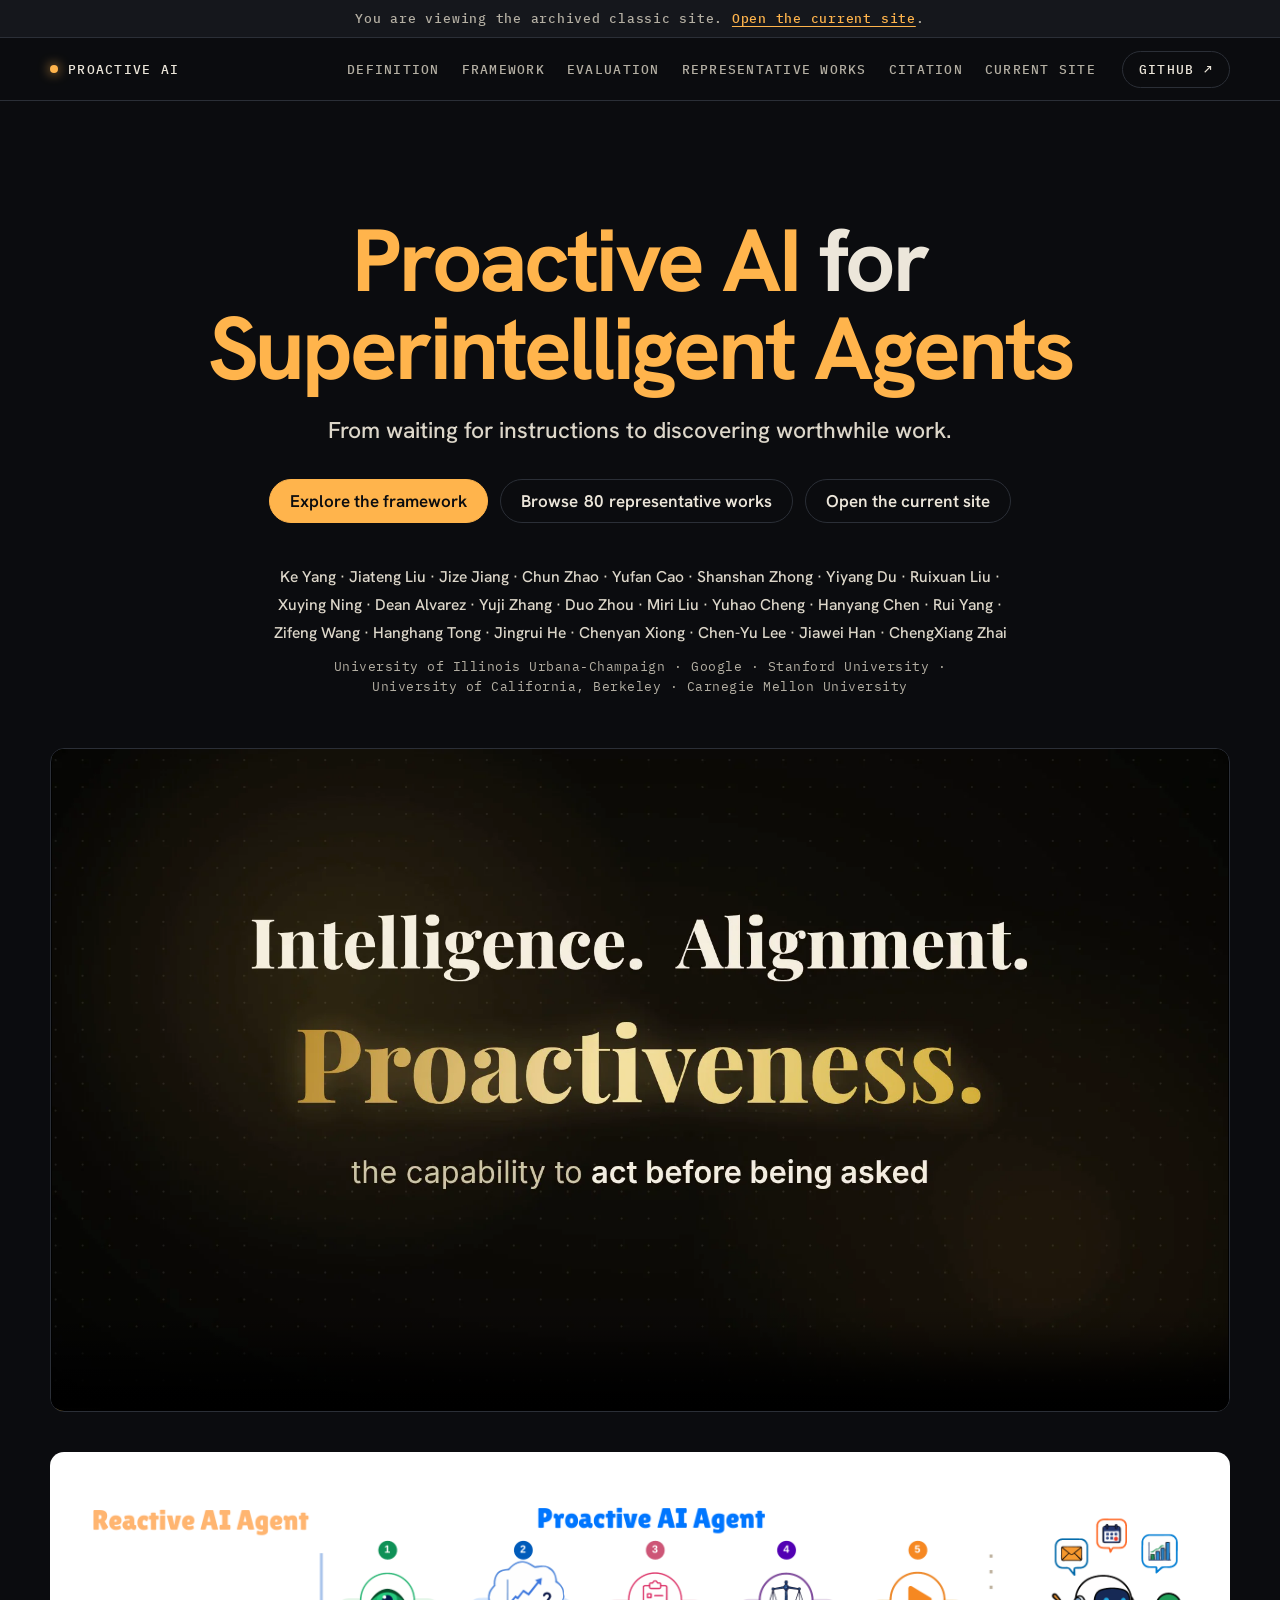
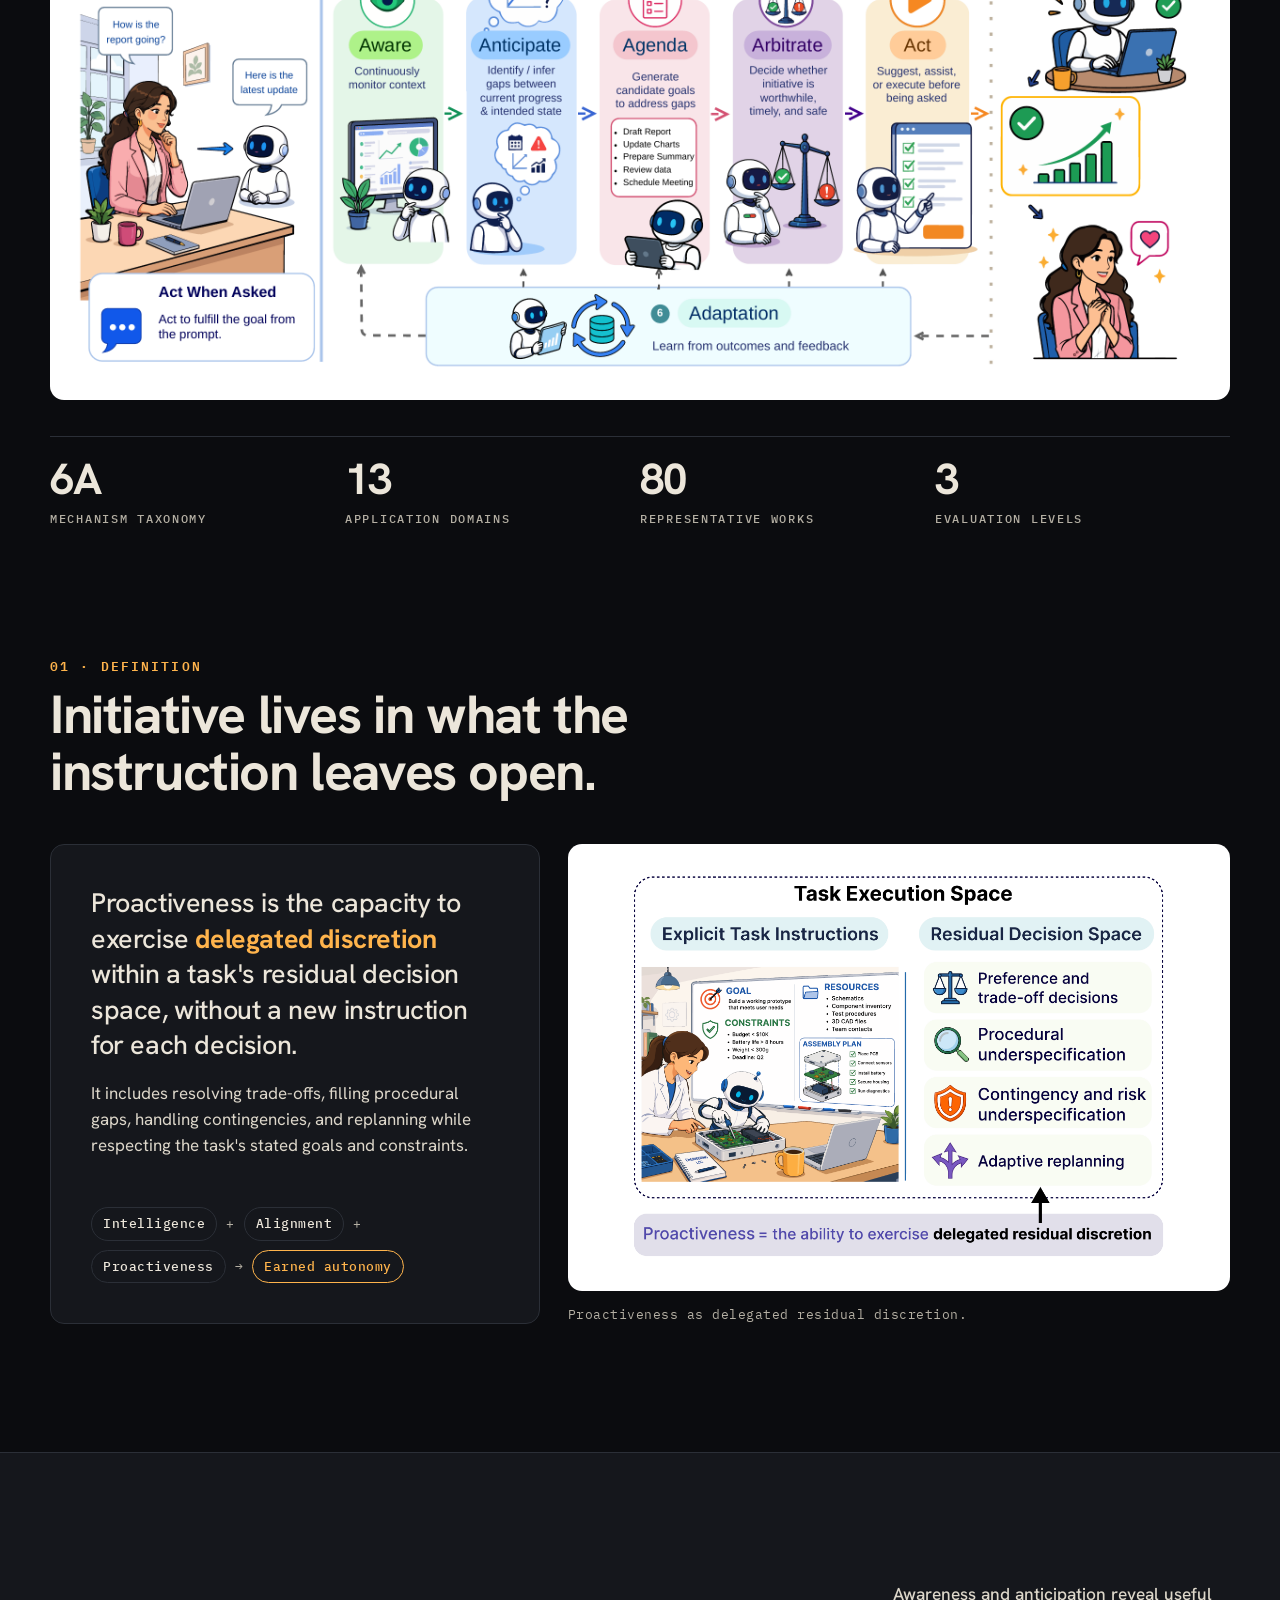
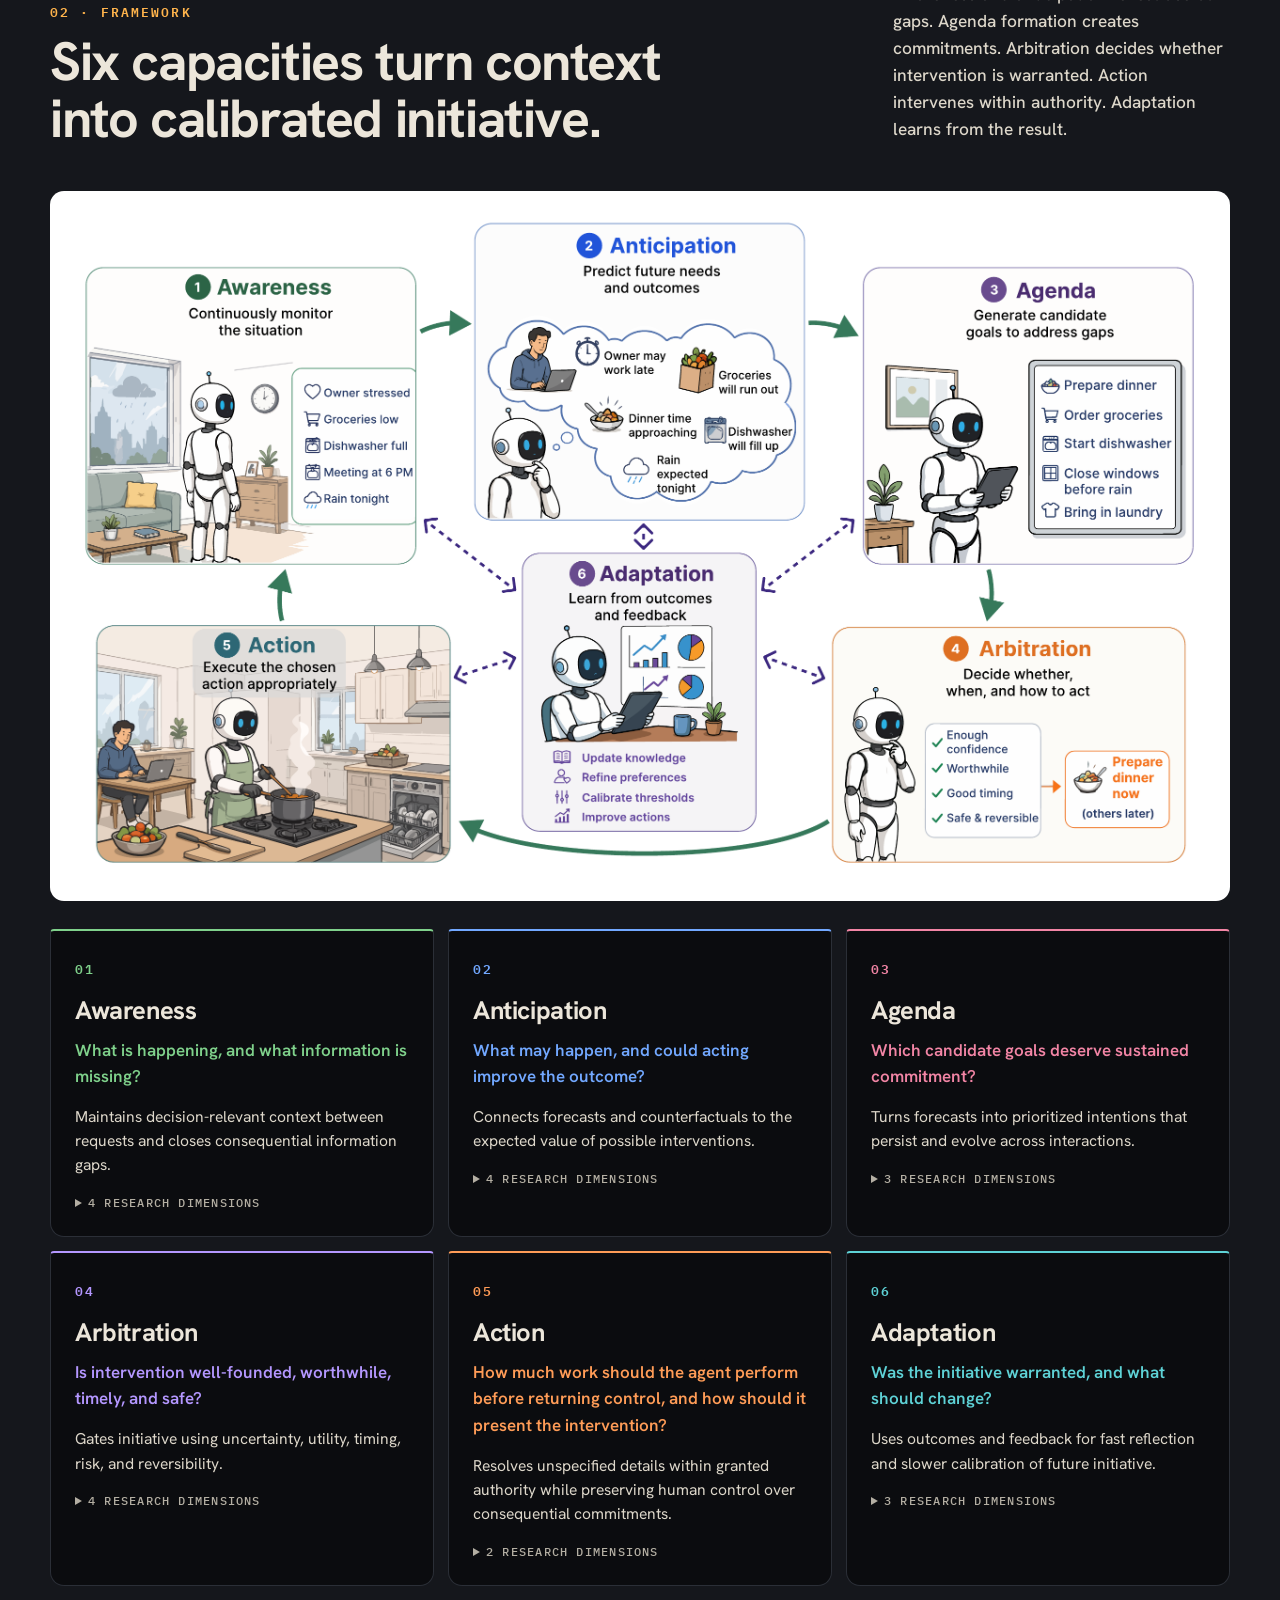
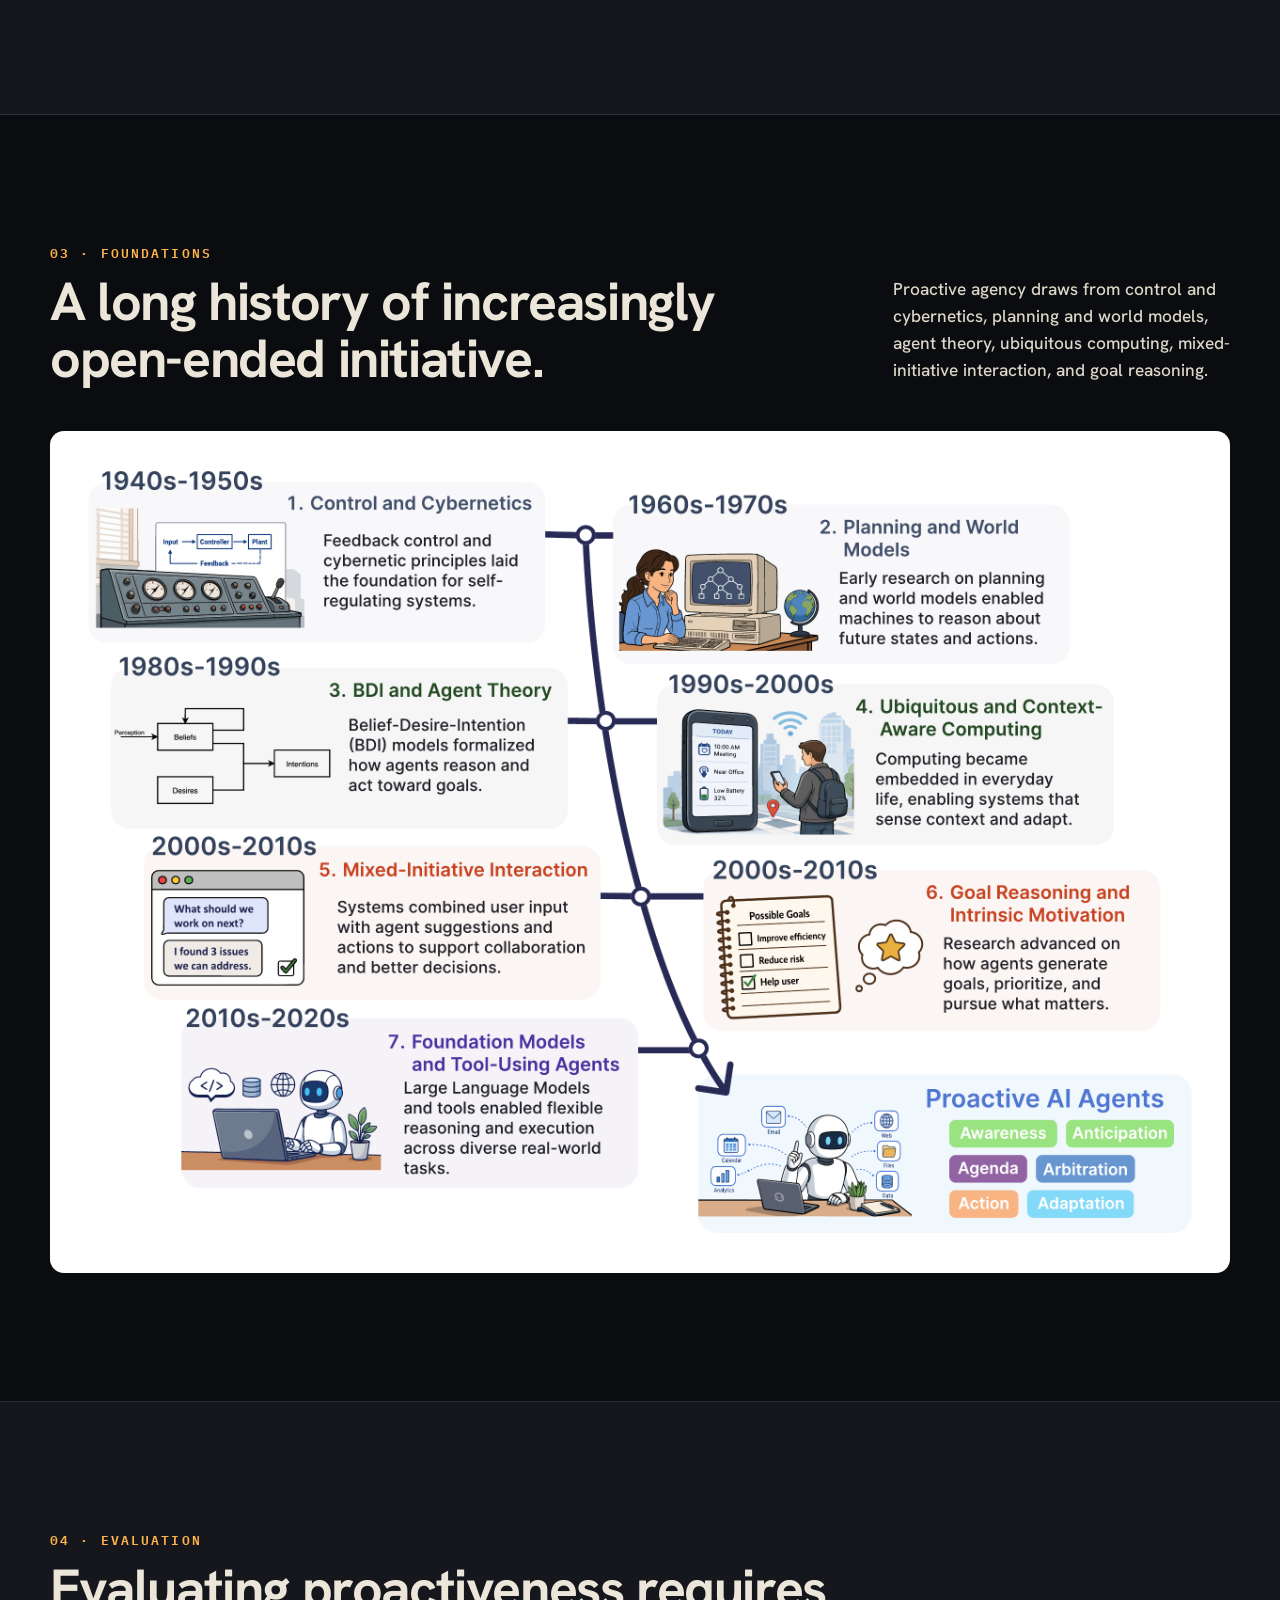
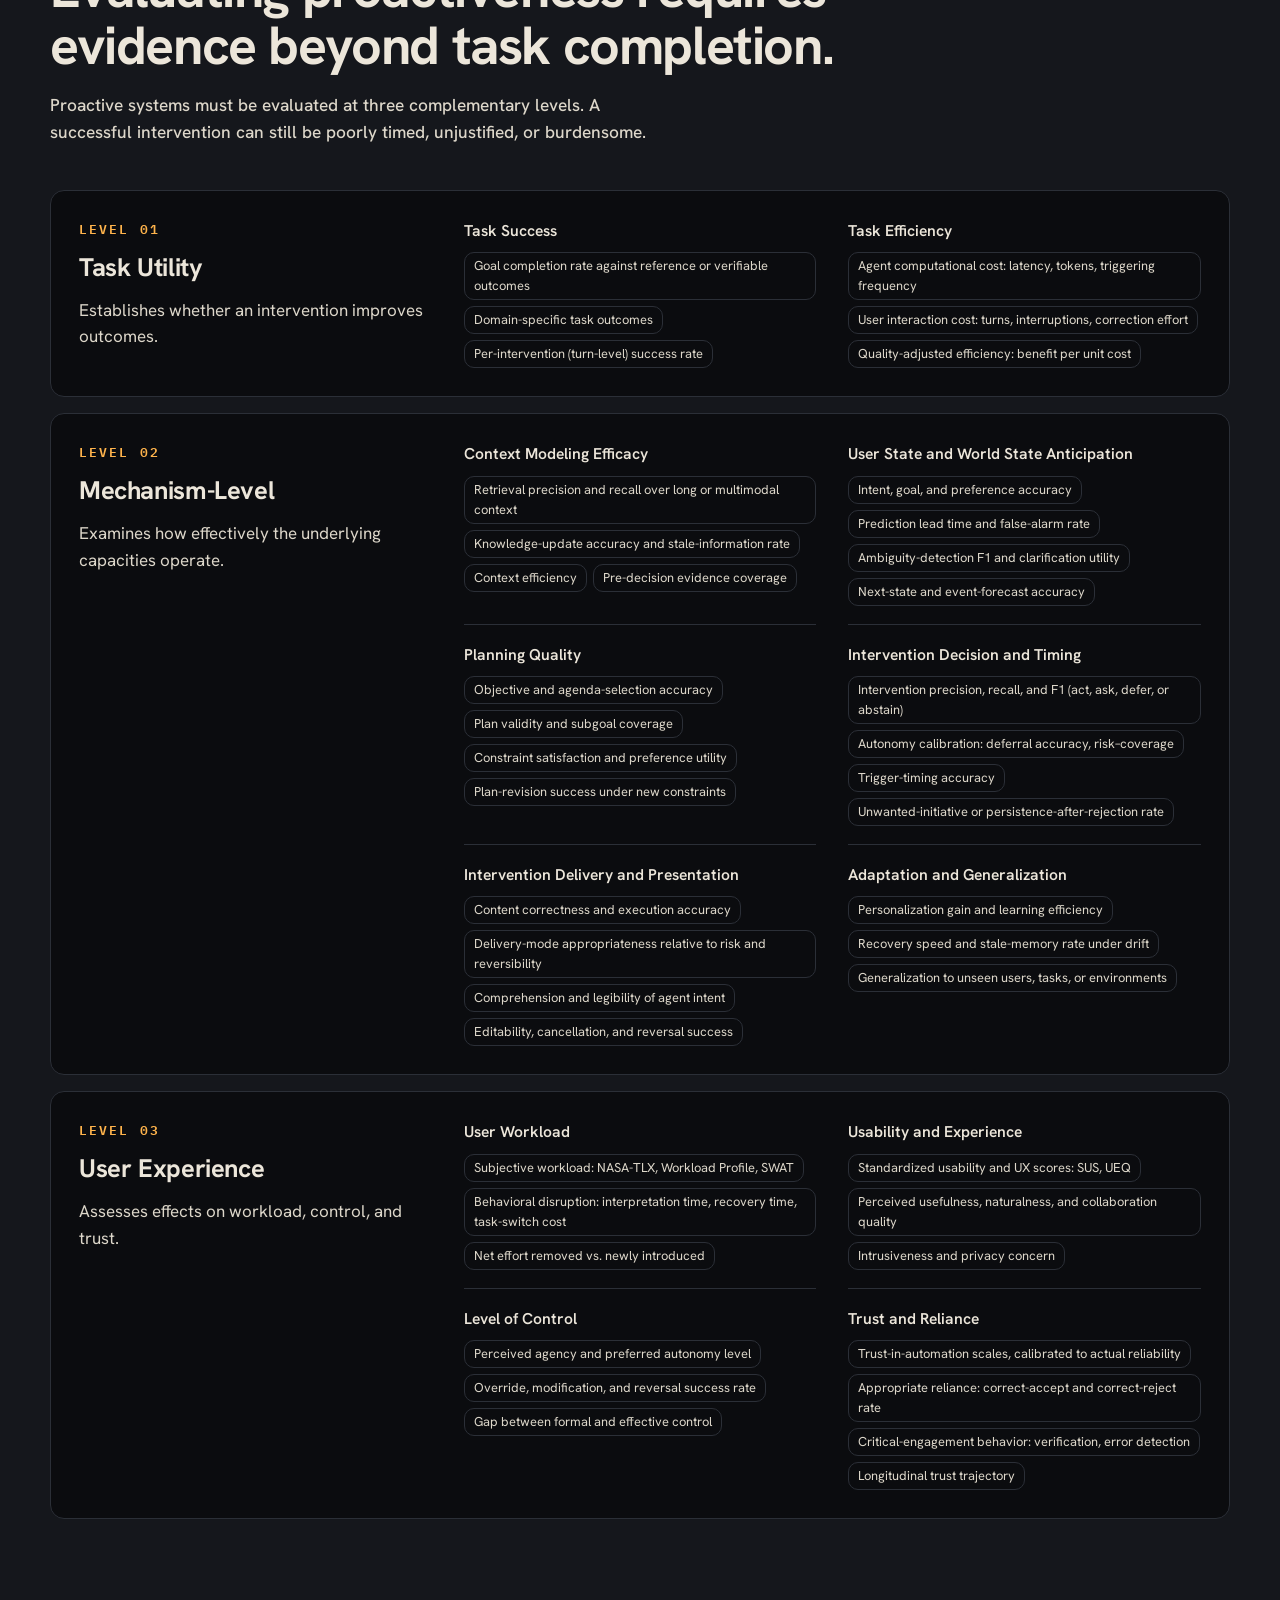
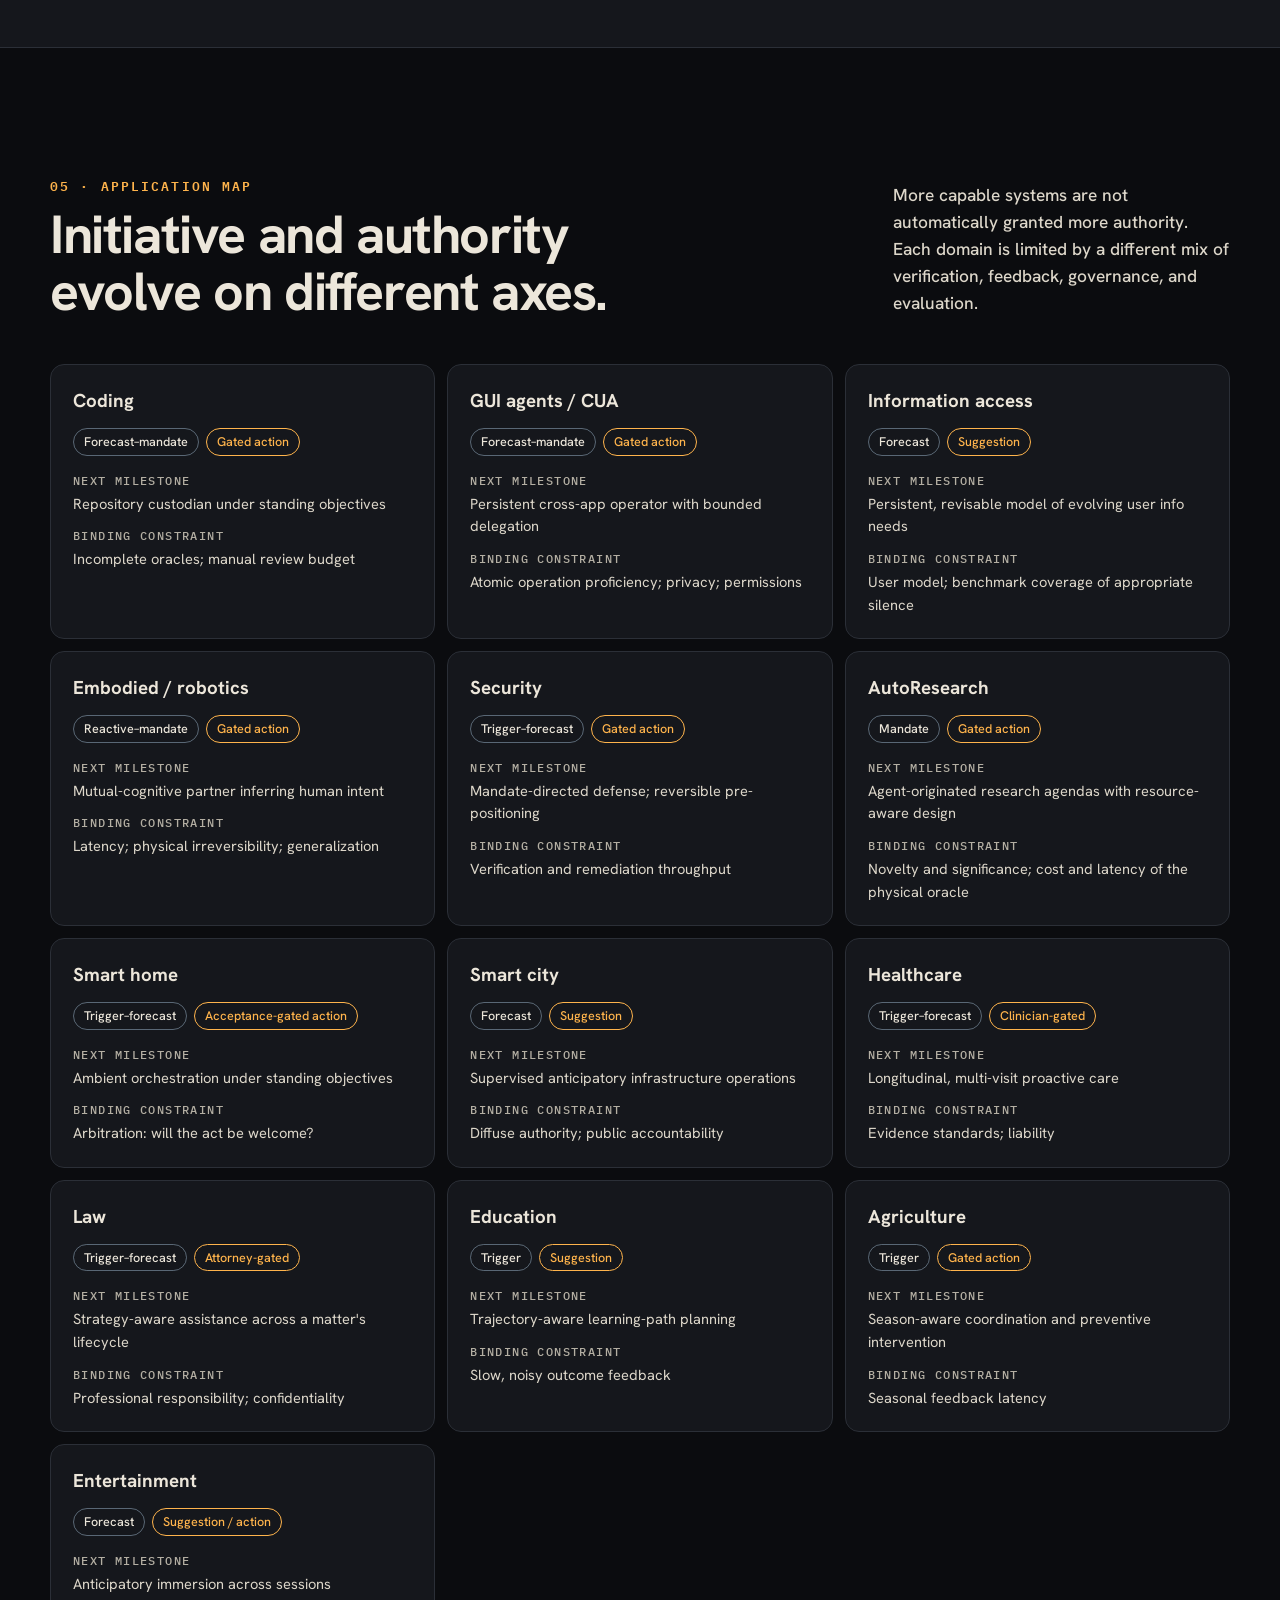
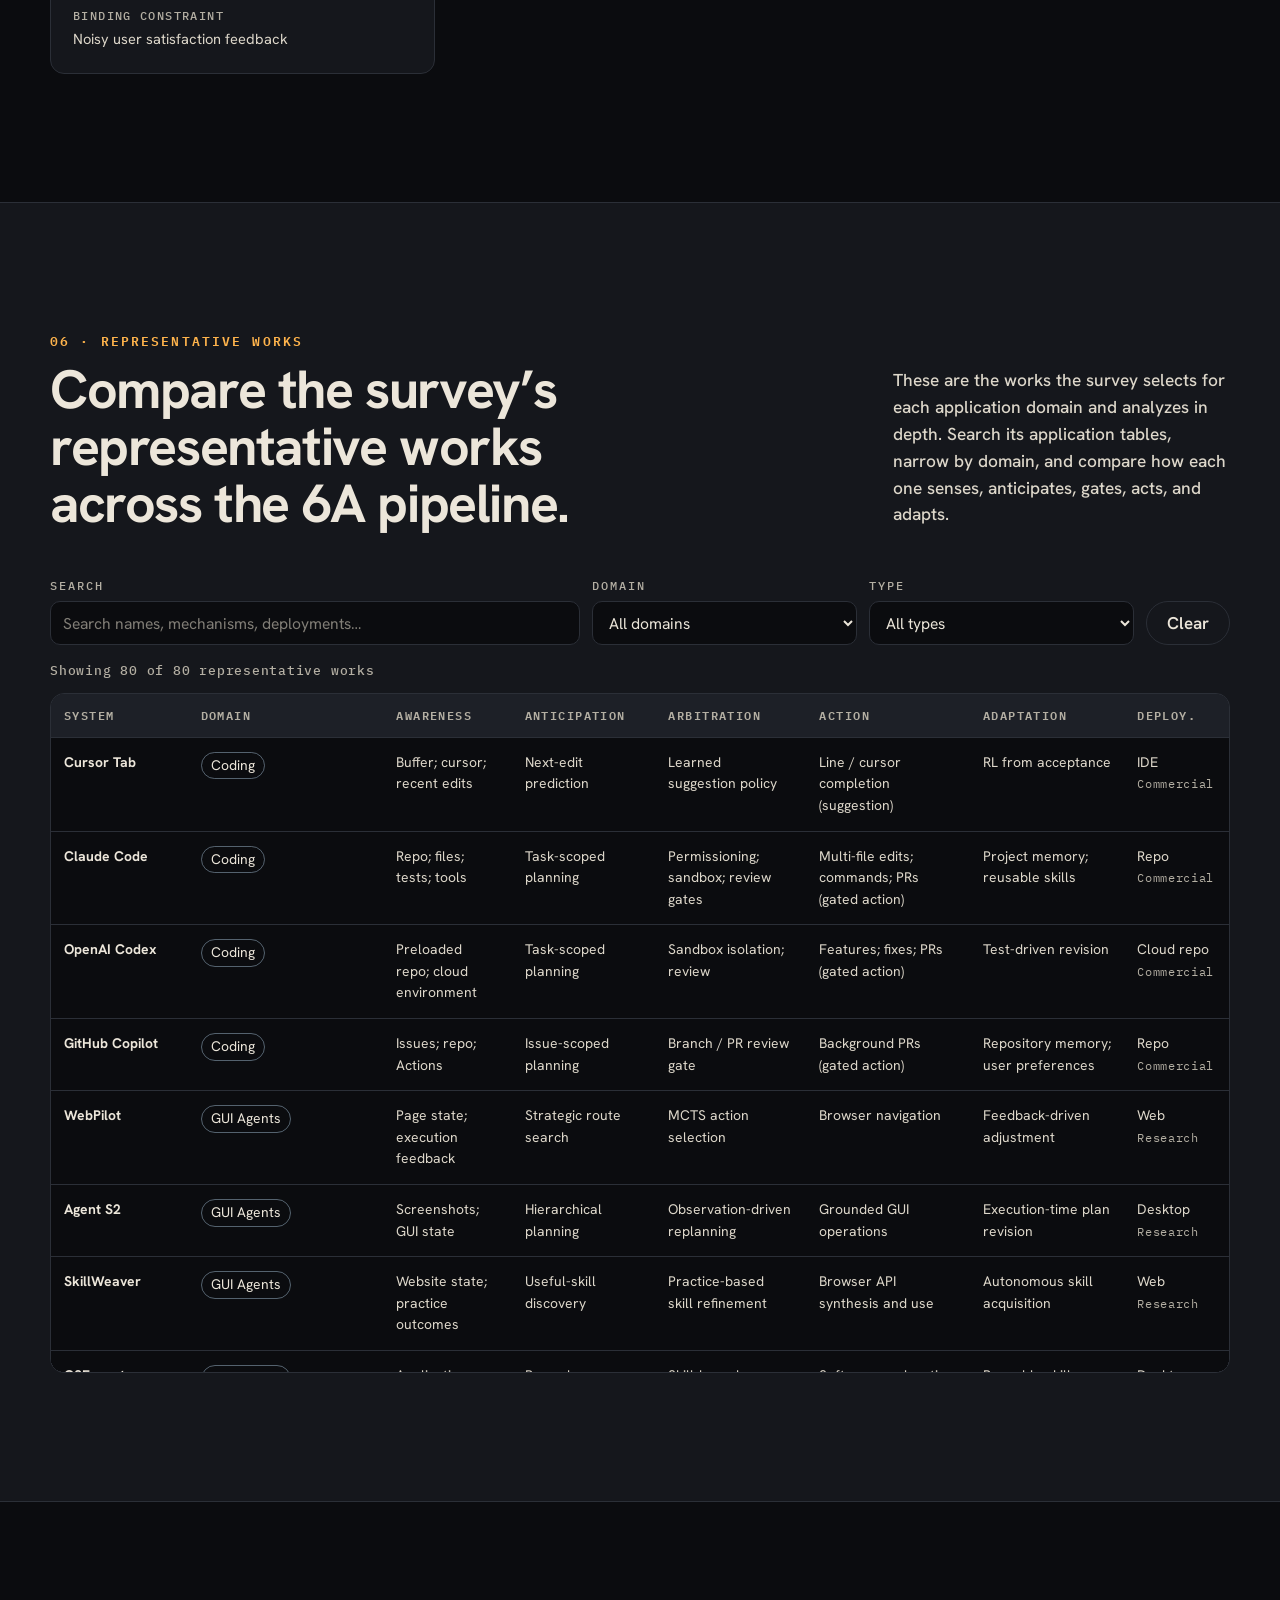
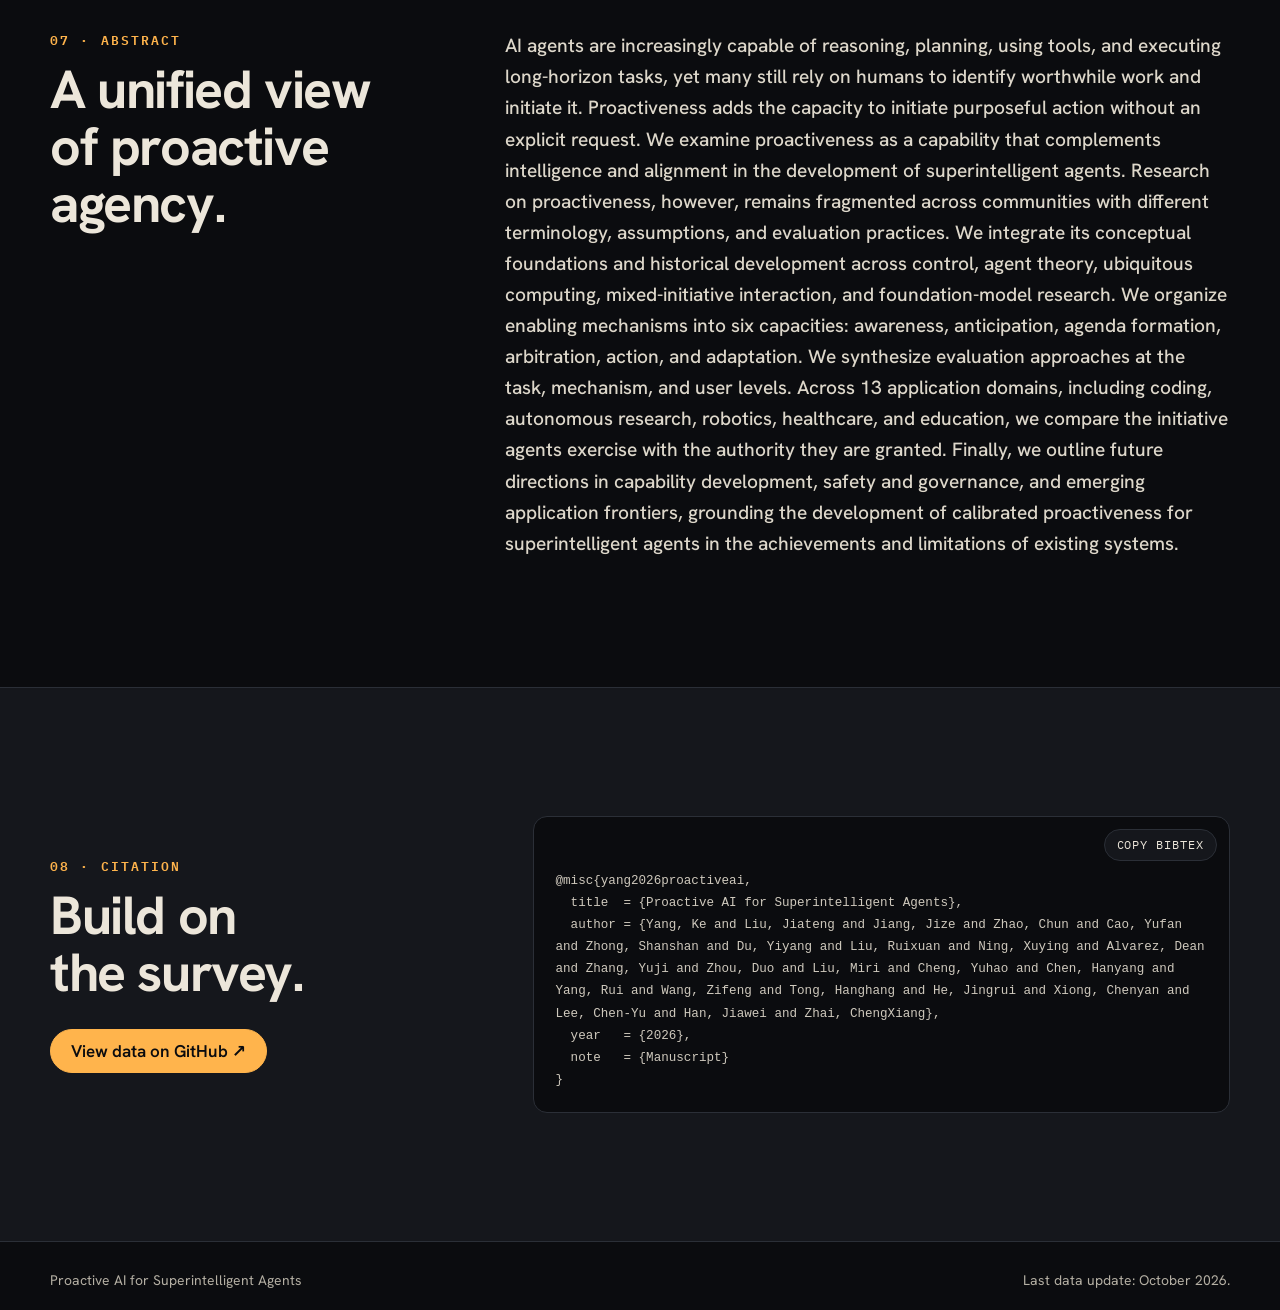
==== classic/index.html @ 6b8cb744 "Proactive AI for Superintelligent Agents: website, paper list and figures The survey's companion sit" ====
<!doctype html>
<html lang="en">
<head>
  <meta charset="utf-8">
  <meta name="viewport" content="width=device-width, initial-scale=1">
  <meta name="description" content="A survey of proactive AI agents: foundations, mechanisms, evaluation, and applications.">
  <meta name="theme-color" content="#0b0c0f">
  <title>Proactive AI · Classic View</title>
  <link rel="preconnect" href="https://fonts.googleapis.com">
  <link rel="preconnect" href="https://fonts.gstatic.com" crossorigin>
  <link rel="stylesheet" href="https://fonts.googleapis.com/css2?family=Hanken+Grotesk:wght@400;500;600;700&family=IBM+Plex+Mono:wght@400;500;600&display=swap">
  <link rel="stylesheet" href="css/styles.css?v=20261007j">
  <script defer src="js/app.js?v=20261007h"></script>
</head>
<body>
  <p class="archive-note">You are viewing the archived classic site. <a href="../">Open the current site</a>.</p>
  <div id="top-anchor" aria-hidden="true"></div>
  <a class="skip-link" href="#main">Skip to content</a>
  <header class="site-header">
    <nav class="nav shell" aria-label="Primary navigation">
      <a class="brand" href="#top-anchor" aria-label="Proactive AI home">
        <span class="brand-mark" aria-hidden="true"></span>
        <span>Proactive AI</span>
      </a>
      <button class="nav-toggle" aria-expanded="false" aria-controls="nav-links">Menu</button>
      <div class="nav-links" id="nav-links">
        <a href="#definition">Definition</a>
        <a href="#framework">Framework</a>
        <a href="#evaluation">Evaluation</a>
        <a href="#systems">Representative works</a>
        <a href="#citation">Citation</a>
        <a href="../">Current site</a>
      </div>
      <a class="nav-cta" data-link="github" href="https://github.com/EmpathYang/Proactive-AI-for-Superintelligent-Agents">GitHub ↗</a>
    </nav>
  </header>

  <main id="main">
    <section class="hero shell">
      <h1><em>Proactive AI</em> for<br><em>Superintelligent Agents</em></h1>
      <p class="hero-deck" data-field="tagline">From waiting for instructions to discovering worthwhile work.</p>
      <div class="hero-actions">
        <a class="button button-primary" href="#framework">Explore the framework</a>
        <a class="button button-ghost" href="#systems">Browse <span data-count="works">80</span> representative works</a>
        <a class="button button-ghost" href="../">Open the current site</a>
      </div>
      <div class="author-block">
        <p class="authors" id="authors">Loading authors…</p>
        <p class="affiliations" id="affiliations"></p>
      </div>
      <figure class="hero-video">
        <video controls playsinline preload="none" width="1920" height="1080" poster="../assets/video/proactive-ai-promo-poster.webp" aria-label="Video overview of the survey, 1 minute 36 seconds">
          <source src="../assets/video/proactive-ai-promo.mp4" type="video/mp4">
          <a href="../assets/video/proactive-ai-promo.mp4">Download the video overview (MP4)</a>
        </video>
      </figure>
      <figure class="hero-figure">
        <img src="../assets/figures/hero.webp" width="2400" height="1056" alt="Reactive agents wait for explicit requests; proactive agents use awareness, anticipation, agenda formation, arbitration, action, and adaptation.">
      </figure>
      <div class="stats" aria-label="Survey at a glance">
        <div><strong>6A</strong><span>mechanism taxonomy</span></div>
        <div><strong>13</strong><span>application domains</span></div>
        <div><strong data-count="works">80</strong><span>representative works</span></div>
        <div><strong>3</strong><span>evaluation levels</span></div>
      </div>
    </section>

    <section class="section shell" id="definition">
      <div class="section-heading">
        <p class="kicker">01 · Definition</p>
        <h2>Initiative lives in what the instruction leaves open.</h2>
      </div>
      <div class="definition-grid">
        <div class="prose-card">
          <p class="lead">Proactiveness is the capacity to exercise <strong>delegated discretion</strong> within a task's residual decision space, without a new instruction for each decision.</p>
          <p>It includes resolving trade-offs, filling procedural gaps, handling contingencies, and replanning while respecting the task's stated goals and constraints.</p>
          <div class="formula" aria-label="Conceptual relationship">
            <span>Intelligence</span><b>+</b><span>Alignment</span><b>+</b><span>Proactiveness</span><b>→</b><span>Earned autonomy</span>
          </div>
        </div>
        <figure class="figure-card">
          <img src="../assets/figures/delegated-discretion.webp" width="2400" height="1552" loading="lazy" decoding="async" alt="A task execution space divided into explicit task instructions and a residual decision space: preference and trade-off decisions, procedural underspecification, contingency and risk underspecification, and adaptive replanning.">
          <figcaption>Proactiveness as delegated residual discretion.</figcaption>
        </figure>
      </div>
    </section>

    <section class="section framework-section" id="framework">
      <div class="shell">
        <div class="section-heading split-heading">
          <div>
            <p class="kicker">02 · Framework</p>
            <h2>Six capacities turn context into calibrated initiative.</h2>
          </div>
          <p>Awareness and anticipation reveal useful gaps. Agenda formation creates commitments. Arbitration decides whether intervention is warranted. Action intervenes within authority. Adaptation learns from the result.</p>
        </div>
        <figure class="framework-figure">
          <img src="../assets/figures/six-capacities.webp" width="2400" height="1401" loading="lazy" decoding="async" alt="Awareness, anticipation, agenda, arbitration, and action form a cycle; adaptation sits at the center and feeds back into each of them.">
        </figure>
        <div class="capacity-grid" id="capacity-grid" aria-live="polite"></div>
      </div>
    </section>

    <section class="section shell" id="history">
      <div class="section-heading split-heading">
        <div>
          <p class="kicker">03 · Foundations</p>
          <h2>A long history of increasingly open-ended initiative.</h2>
        </div>
        <p>Proactive agency draws from control and cybernetics, planning and world models, agent theory, ubiquitous computing, mixed-initiative interaction, and goal reasoning.</p>
      </div>
      <figure class="wide-figure">
        <img src="../assets/figures/historical-foundations.webp" width="2400" height="1680" loading="lazy" decoding="async" alt="Timeline of historical foundations from control and cybernetics to proactive foundation-model agents.">
      </figure>
    </section>

    <section class="section evaluation-section" id="evaluation">
      <div class="shell">
        <div class="section-heading">
          <p class="kicker">04 · Evaluation</p>
          <h2>Evaluating proactiveness requires evidence beyond task completion.</h2>
          <p class="section-intro">Proactive systems must be evaluated at three complementary levels. A successful intervention can still be poorly timed, unjustified, or burdensome.</p>
        </div>
        <div class="evaluation-grid" id="evaluation-grid"></div>
      </div>
    </section>

    <section class="section shell" id="maturity">
      <div class="section-heading split-heading">
        <div>
          <p class="kicker">05 · Application map</p>
          <h2>Initiative and authority evolve on different axes.</h2>
        </div>
        <p>More capable systems are not automatically granted more authority. Each domain is limited by a different mix of verification, feedback, governance, and evaluation.</p>
      </div>
      <div class="maturity-grid" id="maturity-grid"></div>
    </section>

    <section class="section systems-section" id="systems">
      <div class="shell">
        <div class="section-heading split-heading">
          <div>
            <p class="kicker">06 · Representative works</p>
            <h2>Compare the survey’s representative works across the 6A pipeline.</h2>
          </div>
          <p>These are the works the survey selects for each application domain and analyzes in depth. Search its application tables, narrow by domain, and compare how each one senses, anticipates, gates, acts, and adapts.</p>
        </div>
        <div class="explorer-controls">
          <label class="search-field">
            <span>Search</span>
            <input id="system-search" type="search" placeholder="Search names, mechanisms, deployments…" autocomplete="off">
          </label>
          <label class="select-field">
            <span>Domain</span>
            <select id="domain-filter"><option value="">All domains</option></select>
          </label>
          <label class="select-field">
            <span>Type</span>
            <select id="type-filter">
              <option value="">All types</option>
              <option value="Research">Research</option>
              <option value="Commercial">Commercial</option>
            </select>
          </label>
          <button class="button button-ghost clear-button" id="clear-filters" type="button">Clear</button>
        </div>
        <p class="result-count" id="result-count" aria-live="polite"></p>
        <div class="table-wrap" tabindex="0" aria-label="Scrollable table of representative works">
          <table>
            <thead>
              <tr>
                <th>System</th><th>Domain</th><th>Awareness</th><th>Anticipation</th><th>Arbitration</th><th>Action</th><th>Adaptation</th><th>Deploy.</th>
              </tr>
            </thead>
            <tbody id="systems-body"></tbody>
          </table>
        </div>
      </div>
    </section>

    <section class="section shell abstract-section" id="abstract">
      <div class="section-heading"><p class="kicker">07 · Abstract</p><h2>A unified view of proactive agency.</h2></div>
      <p class="abstract-copy" data-field="abstract"></p>
    </section>

    <section class="section citation-section" id="citation">
      <div class="shell citation-grid">
        <div>
          <p class="kicker">08 · Citation</p>
          <h2>Build on the survey.</h2>
          <a class="button button-primary" data-link="github" href="https://github.com/EmpathYang/Proactive-AI-for-Superintelligent-Agents">View data on GitHub ↗</a>
        </div>
        <div class="citation-box">
          <button id="copy-citation" type="button">Copy BibTeX</button>
          <pre><code id="citation-code">Loading citation…</code></pre>
        </div>
      </div>
    </section>
  </main>

  <footer class="footer">
    <div class="shell footer-inner">
      <p>Proactive AI for Superintelligent Agents</p>
      <p>Last data update: <span id="last-updated">October 2026</span>.</p>
    </div>
  </footer>
</body>
</html>
---- classic/css/styles.css ----
/* The classic page in the film's colors and type: near-black, warm white, one gold accent.
   The survey's figures are drawn on white, so each sits on a white plate. */
:root {
  --night: #0b0c0f;
  --night-2: #15171c;
  --night-3: #1d2027;
  --rule: #2b2f37;
  --fg: #ece6da;
  --soft: #ddd7ca;
  --mute: #b4afa3;
  --spark: #ffb44c;
  --cold: #93a9bd;
  /* the six capacities, matched to the survey's figures */
  --aw: #7fd18b;
  --an: #72a8ff;
  --ag: #f285a5;
  --ar: #b497ff;
  --ac: #ff9c57;
  --ad: #5ed2d6;
  --body: "Hanken Grotesk", ui-sans-serif, system-ui, -apple-system, "Segoe UI", sans-serif;
  --mono: "IBM Plex Mono", ui-monospace, SFMono-Regular, Menlo, monospace;
  --radius: 14px;
  color-scheme: dark;
}

* { box-sizing: border-box; }
html { font-size: 106.25%; scroll-behavior: smooth; }
body { margin: 0; color: var(--fg); background: var(--night); font-family: var(--body); line-height: 1.55; -webkit-font-smoothing: antialiased; }
img { display: block; max-width: 100%; height: auto; }
a { color: inherit; }
button, input, select { font: inherit; color: inherit; }
:focus-visible { outline: 2px solid var(--spark); outline-offset: 3px; }
::selection { background: rgba(255, 180, 76, .32); }
.shell { width: min(1180px, calc(100% - 40px)); margin-inline: auto; }
.skip-link { position: fixed; top: 8px; left: 8px; z-index: 100; padding: 10px 14px; background: var(--spark); color: var(--night); font-weight: 600; text-decoration: none; transform: translateY(-200%); }
.skip-link:focus { transform: translateY(0); }

.archive-note { margin: 0; padding: 9px 20px; text-align: center; font-family: var(--mono); font-size: .74rem; font-weight: 500; letter-spacing: .06em; background: var(--night-2); color: var(--mute); border-bottom: 1px solid var(--rule); }
.archive-note a { color: var(--spark); text-underline-offset: 3px; }

.site-header { position: sticky; top: 0; z-index: 50; background: var(--night); border-bottom: 1px solid var(--rule); }
.nav { min-height: 62px; display: flex; align-items: center; gap: 26px; font-family: var(--mono); font-size: .74rem; font-weight: 500; letter-spacing: .1em; text-transform: uppercase; }
.brand { display: inline-flex; align-items: center; gap: 10px; text-decoration: none; color: var(--fg); white-space: nowrap; }
.brand-mark { width: 8px; height: 8px; border-radius: 50%; background: var(--spark); box-shadow: 0 0 12px var(--spark); }
.nav-links { display: flex; gap: 22px; margin-left: auto; }
.nav-links a { color: var(--mute); text-decoration: none; white-space: nowrap; }
.nav-links a:hover { color: var(--fg); }
.nav-cta { padding: 8px 16px; border: 1px solid var(--rule); border-radius: 999px; text-decoration: none; white-space: nowrap; }
.nav-cta:hover { border-color: var(--fg); }
.nav-toggle { display: none; margin-left: auto; padding: 8px 14px; border: 1px solid var(--rule); border-radius: 999px; background: none; letter-spacing: inherit; text-transform: inherit; cursor: pointer; }

.kicker { margin: 0; font-family: var(--mono); font-size: .78rem; font-weight: 600; letter-spacing: .16em; text-transform: uppercase; color: var(--spark); }
.hero { padding-top: clamp(64px, 9vw, 120px); text-align: center; }
h1 { margin: 0 auto 20px; font-size: clamp(2.5rem, 7.2vw, 5.2rem); line-height: 1; letter-spacing: -.035em; font-weight: 700; text-wrap: balance; }
h1 em { font-style: normal; color: var(--spark); }
.hero-deck { margin: 0 auto; max-width: 680px; font-size: clamp(1.08rem, 1.9vw, 1.35rem); font-weight: 500; color: var(--soft); }
.hero-actions { display: flex; flex-wrap: wrap; justify-content: center; gap: 12px; margin-top: 30px; }
.button { display: inline-flex; align-items: center; justify-content: center; gap: .3em; min-height: 44px; padding: 0 20px; border: 1px solid var(--rule); border-radius: 999px; background: transparent; color: var(--fg); text-decoration: none; font-weight: 600; cursor: pointer; transition: border-color .2s, background .2s; }
.button:hover { border-color: var(--fg); }
.button-primary { background: var(--spark); border-color: var(--spark); color: var(--night); }
.button-primary:hover { background: var(--fg); border-color: var(--fg); }
.author-block { max-width: 1020px; margin: 40px auto 0; }
.authors { margin: 0; font-size: .92rem; line-height: 1.8; font-weight: 500; color: var(--soft); text-wrap: balance; }
.authors span { white-space: nowrap; }
.affiliations { margin: 10px 0 0; font-family: var(--mono); font-size: .74rem; letter-spacing: .04em; color: var(--mute); text-wrap: balance; }

/* the survey's figures: white plates on the dark page */
.hero-figure img, .figure-card img, .framework-figure img, .wide-figure img { width: 100%; padding: clamp(8px, 2vw, 26px); border-radius: var(--radius); background: #fff; }
.hero-figure, .framework-figure, .wide-figure { margin: 0; }
.hero-figure { margin-top: 52px; }
.figure-card figcaption, .wide-figure figcaption { margin-top: 14px; font-family: var(--mono); font-size: .74rem; letter-spacing: .04em; color: var(--mute); }
/* the video overview: its cover shows at once, the film itself loads only when played */
.hero-video { margin: 52px 0 0; }
.hero-video video { display: block; width: 100%; height: auto; aspect-ratio: 16 / 9; border: 1px solid var(--rule); border-radius: var(--radius); background: #000; }
.hero-video + .hero-figure { margin-top: 40px; }

.stats { display: grid; grid-template-columns: repeat(4, minmax(0, 1fr)); margin: 36px 0 0; border-top: 1px solid var(--rule); text-align: left; }
.stats div { display: grid; align-content: start; padding: 18px 16px 0 0; }
.stats strong { font-size: clamp(1.8rem, 3.4vw, 2.7rem); font-weight: 700; line-height: 1.1; letter-spacing: -.02em; font-variant-numeric: tabular-nums lining-nums; }
.stats span { margin-top: 6px; font-family: var(--mono); font-size: .72rem; font-weight: 500; letter-spacing: .14em; text-transform: uppercase; color: var(--mute); }

.section { padding-block: clamp(72px, 10vw, 128px); scroll-margin-top: 62px; }
.section-heading { max-width: 860px; margin-bottom: 44px; }
.section-heading h2, .citation-section h2 { margin: 10px 0 0; font-size: clamp(1.9rem, 4.2vw, 3.3rem); font-weight: 700; line-height: 1.06; letter-spacing: -.026em; text-wrap: balance; }
.section-intro, .split-heading > p { color: var(--soft); font-size: 1.02rem; font-weight: 500; }
.section-intro { margin: 18px 0 0; max-width: 62ch; }
.split-heading { max-width: none; display: grid; grid-template-columns: minmax(0, 1.5fr) minmax(280px, .65fr); gap: 64px; align-items: end; }
.split-heading > p { margin: 0 0 4px; }
.framework-section, .evaluation-section, .systems-section, .citation-section { background: var(--night-2); border-block: 1px solid var(--rule); }

.definition-grid { display: grid; grid-template-columns: .85fr 1.15fr; gap: 28px; align-items: center; }
.prose-card { display: flex; flex-direction: column; align-self: stretch; margin: 0; padding: clamp(22px, 3.4vw, 40px); background: var(--night-2); border: 1px solid var(--rule); border-radius: var(--radius); }
.figure-card { margin: 0; }
.lead { margin: 0; font-size: clamp(1.2rem, 2.1vw, 1.65rem); font-weight: 500; line-height: 1.32; letter-spacing: -.015em; }
.lead strong { font-weight: 700; color: var(--spark); }
.prose-card > p:not(.lead) { color: var(--soft); }
.formula { display: flex; gap: 9px; flex-wrap: wrap; align-items: center; margin-top: auto; padding-top: 24px; font-family: var(--mono); font-size: .74rem; font-weight: 500; letter-spacing: .04em; }
.formula span { padding: 6px 11px; border: 1px solid var(--rule); border-radius: 999px; }
.formula span:last-child { border-color: var(--spark); color: var(--spark); }
.formula b { font-weight: 400; color: var(--mute); }

.capacity-grid { display: grid; grid-template-columns: repeat(3, minmax(0, 1fr)); gap: 14px; margin-top: 28px; }
.capacity-card { --h: var(--spark); padding: 24px; border: 1px solid var(--rule); border-top: 2px solid var(--h); border-radius: 4px 4px var(--radius) var(--radius); background: var(--night); }
.capacity-card:nth-child(1) { --h: var(--aw); }
.capacity-card:nth-child(2) { --h: var(--an); }
.capacity-card:nth-child(3) { --h: var(--ag); }
.capacity-card:nth-child(4) { --h: var(--ar); }
.capacity-card:nth-child(5) { --h: var(--ac); }
.capacity-card:nth-child(6) { --h: var(--ad); }
.capacity-number { font-family: var(--mono); font-size: .74rem; font-weight: 600; letter-spacing: .14em; color: var(--h); }
.capacity-card h3 { margin: 10px 0 6px; font-size: 1.5rem; font-weight: 700; letter-spacing: -.015em; }
.capacity-question { margin: 0; min-height: 3.1em; font-weight: 600; color: var(--h); }
.capacity-description { color: var(--soft); font-size: .92rem; }
.capacity-details summary { cursor: pointer; font-family: var(--mono); font-size: .72rem; font-weight: 500; letter-spacing: .1em; text-transform: uppercase; color: var(--mute); }
.capacity-details summary:hover, .capacity-details[open] summary { color: var(--fg); }
.capacity-details ul { margin: 12px 0 0; padding-left: 18px; color: var(--soft); font-size: .84rem; }
.capacity-details li + li { margin-top: 6px; }
.capacity-details strong { color: var(--fg); }

/* One row per evaluation level: its name and purpose in the first third, its metric groups in the other two.
   The levels hold 2, 6 and 4 groups, so the two columns always fill, and every row lines up with the next. */
.evaluation-grid { display: grid; gap: 16px; }
.evaluation-card { display: grid; grid-template-columns: repeat(3, minmax(0, 1fr)); gap: 24px 32px; padding: 28px; border: 1px solid var(--rule); border-radius: var(--radius); background: var(--night); }
.evaluation-card h3 { margin: 8px 0 0; font-size: 1.5rem; font-weight: 700; letter-spacing: -.015em; }
.evaluation-purpose { margin: 10px 0 0; color: var(--soft); }
.metric-groups { grid-column: 2 / span 2; display: grid; grid-template-columns: repeat(2, minmax(0, 1fr)); column-gap: 32px; }
.metric-group { padding: 18px 0; border-top: 1px solid var(--rule); }
.metric-group:nth-child(-n+2) { padding-top: 0; border-top: 0; }
.metric-group:nth-last-child(-n+2) { padding-bottom: 0; }
.metric-group h4 { margin: 0 0 9px; font-size: .92rem; font-weight: 600; }
.metric-list { display: flex; flex-wrap: wrap; gap: 6px; }
.metric-list span { padding: 3px 9px; border: 1px solid var(--rule); border-radius: 10px; color: var(--soft); font-size: .76rem; }

.maturity-grid { display: grid; grid-template-columns: repeat(3, minmax(0, 1fr)); gap: 12px; }
.maturity-card { padding: 22px; border: 1px solid var(--rule); border-radius: var(--radius); background: var(--night-2); }
.maturity-card h3 { margin: 0 0 12px; font-size: 1.1rem; font-weight: 700; }
.maturity-tags { display: flex; gap: 7px; flex-wrap: wrap; }
.tag { padding: 3px 10px; border: 1px solid color-mix(in srgb, var(--cold) 55%, transparent); border-radius: 999px; font-size: .74rem; font-weight: 500; }
.tag-authority { border-color: var(--spark); color: var(--spark); }
.maturity-card dl { margin: 16px 0 0; font-size: .86rem; }
.maturity-card dt { margin-top: 12px; font-family: var(--mono); font-size: .68rem; font-weight: 500; letter-spacing: .12em; text-transform: uppercase; color: var(--mute); }
.maturity-card dd { margin: 3px 0 0; color: var(--soft); }

.explorer-controls { display: grid; grid-template-columns: 2fr 1fr 1fr auto; gap: 12px; align-items: end; }
.search-field, .select-field { display: grid; gap: 6px; min-width: 0; }
.search-field > span, .select-field > span { font-family: var(--mono); font-size: .72rem; font-weight: 500; letter-spacing: .16em; text-transform: uppercase; color: var(--mute); }
.search-field input, .select-field select { width: 100%; height: 44px; padding: 0 12px; border: 1px solid var(--rule); border-radius: 10px; background: var(--night); color: var(--fg); font-size: .92rem; }
.search-field input::placeholder { color: var(--mute); opacity: .7; }
.search-field input:focus, .select-field select:focus { outline: none; border-color: var(--spark); }
.clear-button { min-height: 44px; }
.result-count { margin: 16px 0 12px; font-family: var(--mono); font-size: .76rem; font-weight: 500; letter-spacing: .06em; color: var(--mute); }
.table-wrap { overflow: auto; max-height: 680px; border: 1px solid var(--rule); border-radius: var(--radius); background: var(--night); }
table { width: 100%; min-width: 1040px; border-collapse: separate; border-spacing: 0; font-size: .82rem; }
th { position: sticky; top: 0; z-index: 2; padding: 12px 13px; text-align: left; font-family: var(--mono); font-size: .7rem; font-weight: 600; letter-spacing: .12em; text-transform: uppercase; color: var(--mute); background: var(--night-3); border-bottom: 1px solid var(--rule); }
td { padding: 14px 13px; vertical-align: top; color: var(--soft); border-bottom: 1px solid var(--rule); }
tbody tr:last-child td { border-bottom: 0; }
tbody tr:hover { background: rgba(236, 230, 218, .04); }
td:first-child { font-weight: 700; color: var(--fg); }
td small { font-family: var(--mono); font-size: .68rem; letter-spacing: .06em; color: var(--mute); }
.domain-pill { display: inline-block; padding: 2px 9px; border: 1px solid color-mix(in srgb, var(--cold) 55%, transparent); border-radius: 999px; color: var(--fg); white-space: nowrap; }
.empty-state { padding: 40px 13px; color: var(--mute); }

.abstract-section { display: grid; grid-template-columns: .7fr 1.3fr; gap: 64px; }
.abstract-section .section-heading { margin-bottom: 0; }
.abstract-copy { margin: 0; font-size: clamp(1.02rem, 1.5vw, 1.18rem); font-weight: 500; line-height: 1.62; color: var(--soft); }

.citation-section h2 { margin-bottom: 28px; }
.citation-grid { display: grid; grid-template-columns: .75fr 1.25fr; gap: 64px; align-items: center; }
.citation-grid > * { min-width: 0; }
.citation-box { position: relative; overflow: auto; padding: 22px; border: 1px solid var(--rule); border-radius: var(--radius); background: var(--night); }
.citation-box pre { margin: 0; padding-top: 30px; white-space: pre-wrap; overflow-wrap: anywhere; font-family: var(--mono); font-size: .74rem; line-height: 1.6; color: #cfc9bd; }
.citation-box button { position: absolute; top: 12px; right: 12px; padding: 6px 12px; border: 1px solid var(--rule); border-radius: 999px; background: var(--night-2); font-family: var(--mono); font-size: .7rem; letter-spacing: .08em; text-transform: uppercase; cursor: pointer; }
.citation-box button:hover { border-color: var(--spark); color: var(--spark); }

.footer { padding: 28px 0; color: var(--mute); font-size: .82rem; }
.footer-inner { display: flex; justify-content: space-between; gap: 24px; }
.footer p { margin: 0; }

@media (max-width: 1060px) {
  .nav-links { display: none; position: absolute; left: 20px; right: 20px; top: 58px; padding: 18px; flex-direction: column; gap: 16px; background: var(--night-2); border: 1px solid var(--rule); border-radius: var(--radius); box-shadow: 0 18px 50px rgba(0, 0, 0, .5); }
  .nav-links.open { display: flex; }
  .nav-toggle { display: block; }
  .nav-cta { display: none; }
}

@media (max-width: 900px) {
  .stats, .capacity-grid, .maturity-grid { grid-template-columns: repeat(2, minmax(0, 1fr)); }
  .evaluation-card { grid-template-columns: minmax(0, 1fr); }
  .metric-groups { grid-column: auto; }
  .stats div:nth-child(n+3) { margin-top: 18px; border-top: 1px solid var(--rule); }
  .definition-grid, .split-heading, .abstract-section, .citation-grid { grid-template-columns: minmax(0, 1fr); gap: 26px; }
  .explorer-controls { grid-template-columns: 1fr 1fr; }
}

@media (max-width: 560px) {
  .shell { width: min(100% - 24px, 1180px); }
  h1 { font-size: 2.35rem; }
  .hero-actions { flex-direction: column; }
  .capacity-grid, .maturity-grid, .explorer-controls, .metric-groups { grid-template-columns: minmax(0, 1fr); }
  .metric-group:nth-child(2) { padding-top: 18px; border-top: 1px solid var(--rule); }
  .metric-group:nth-last-child(2) { padding-bottom: 18px; }
  .capacity-question { min-height: 0; }
  .footer-inner { flex-direction: column; gap: 6px; }
}

@media (prefers-reduced-motion: reduce) {
  html { scroll-behavior: auto; }
  *, *::before, *::after { animation-duration: .01ms !important; transition-duration: .01ms !important; }
}
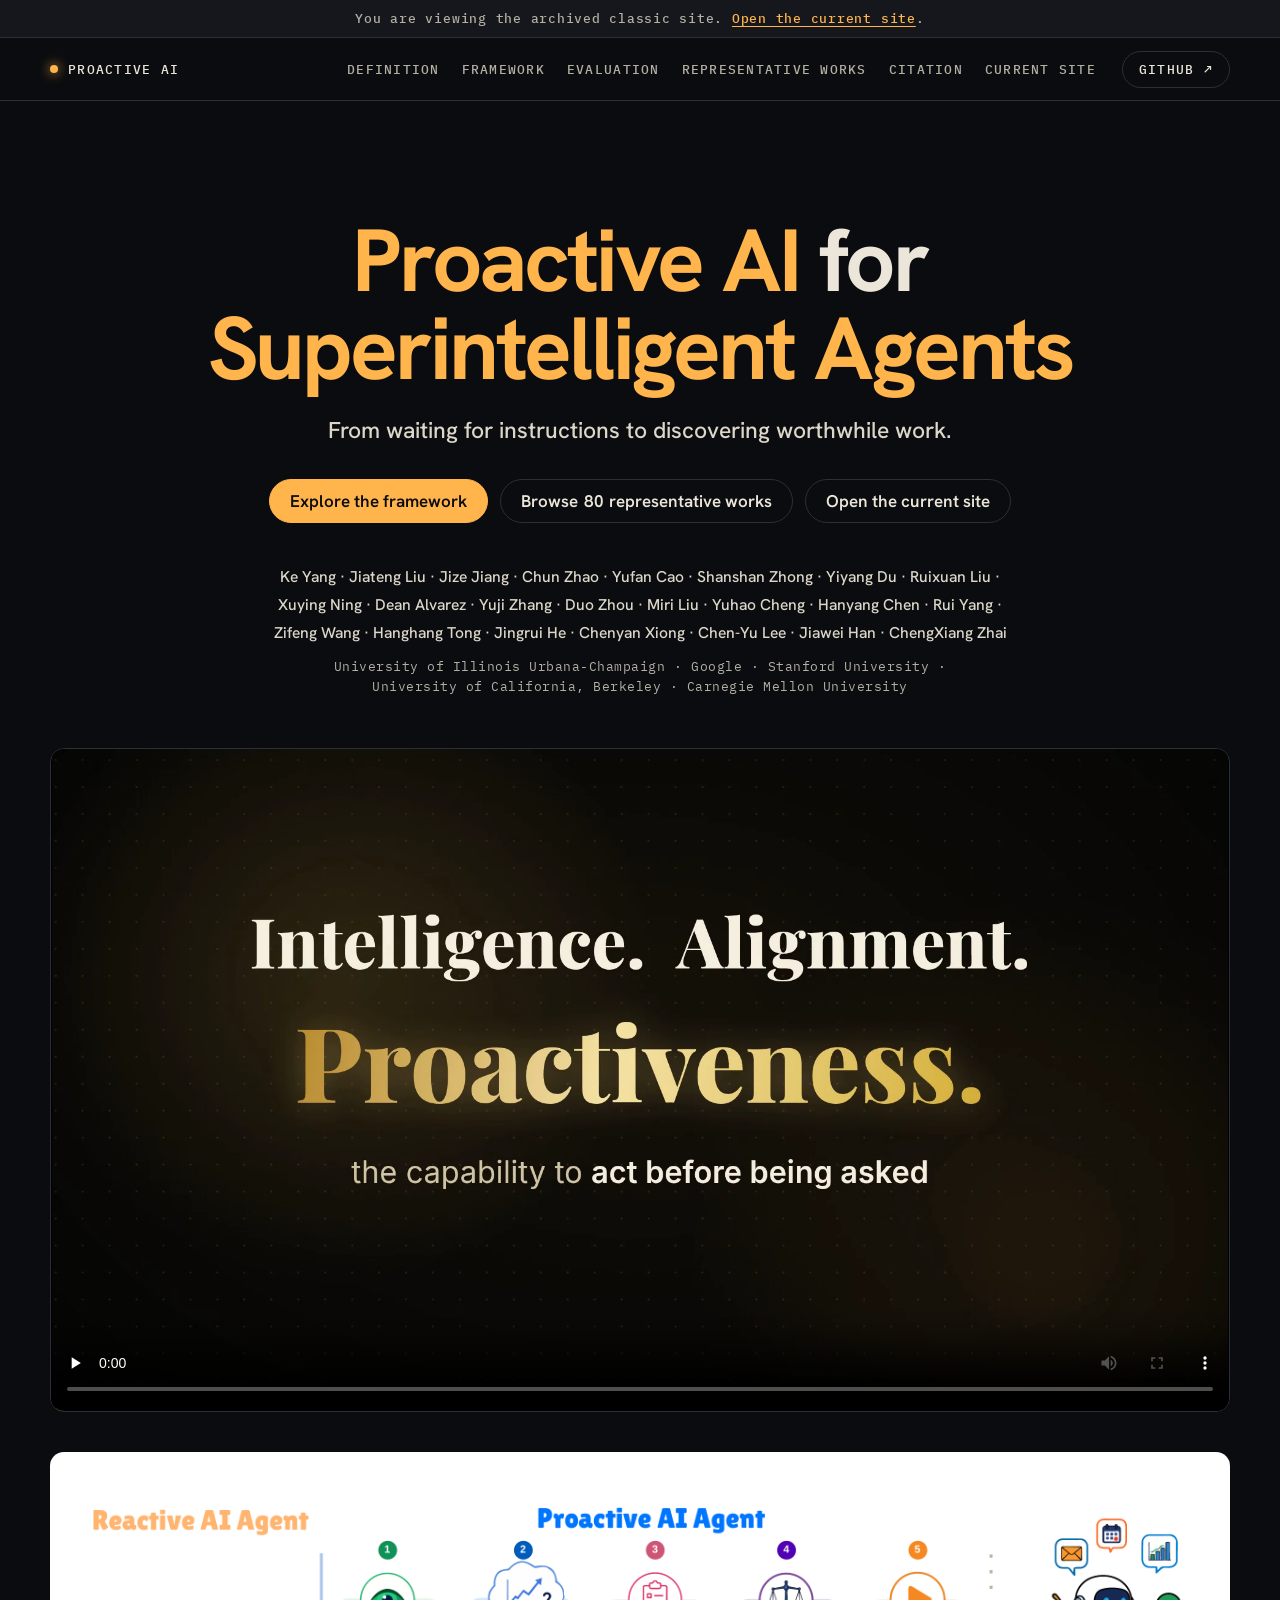
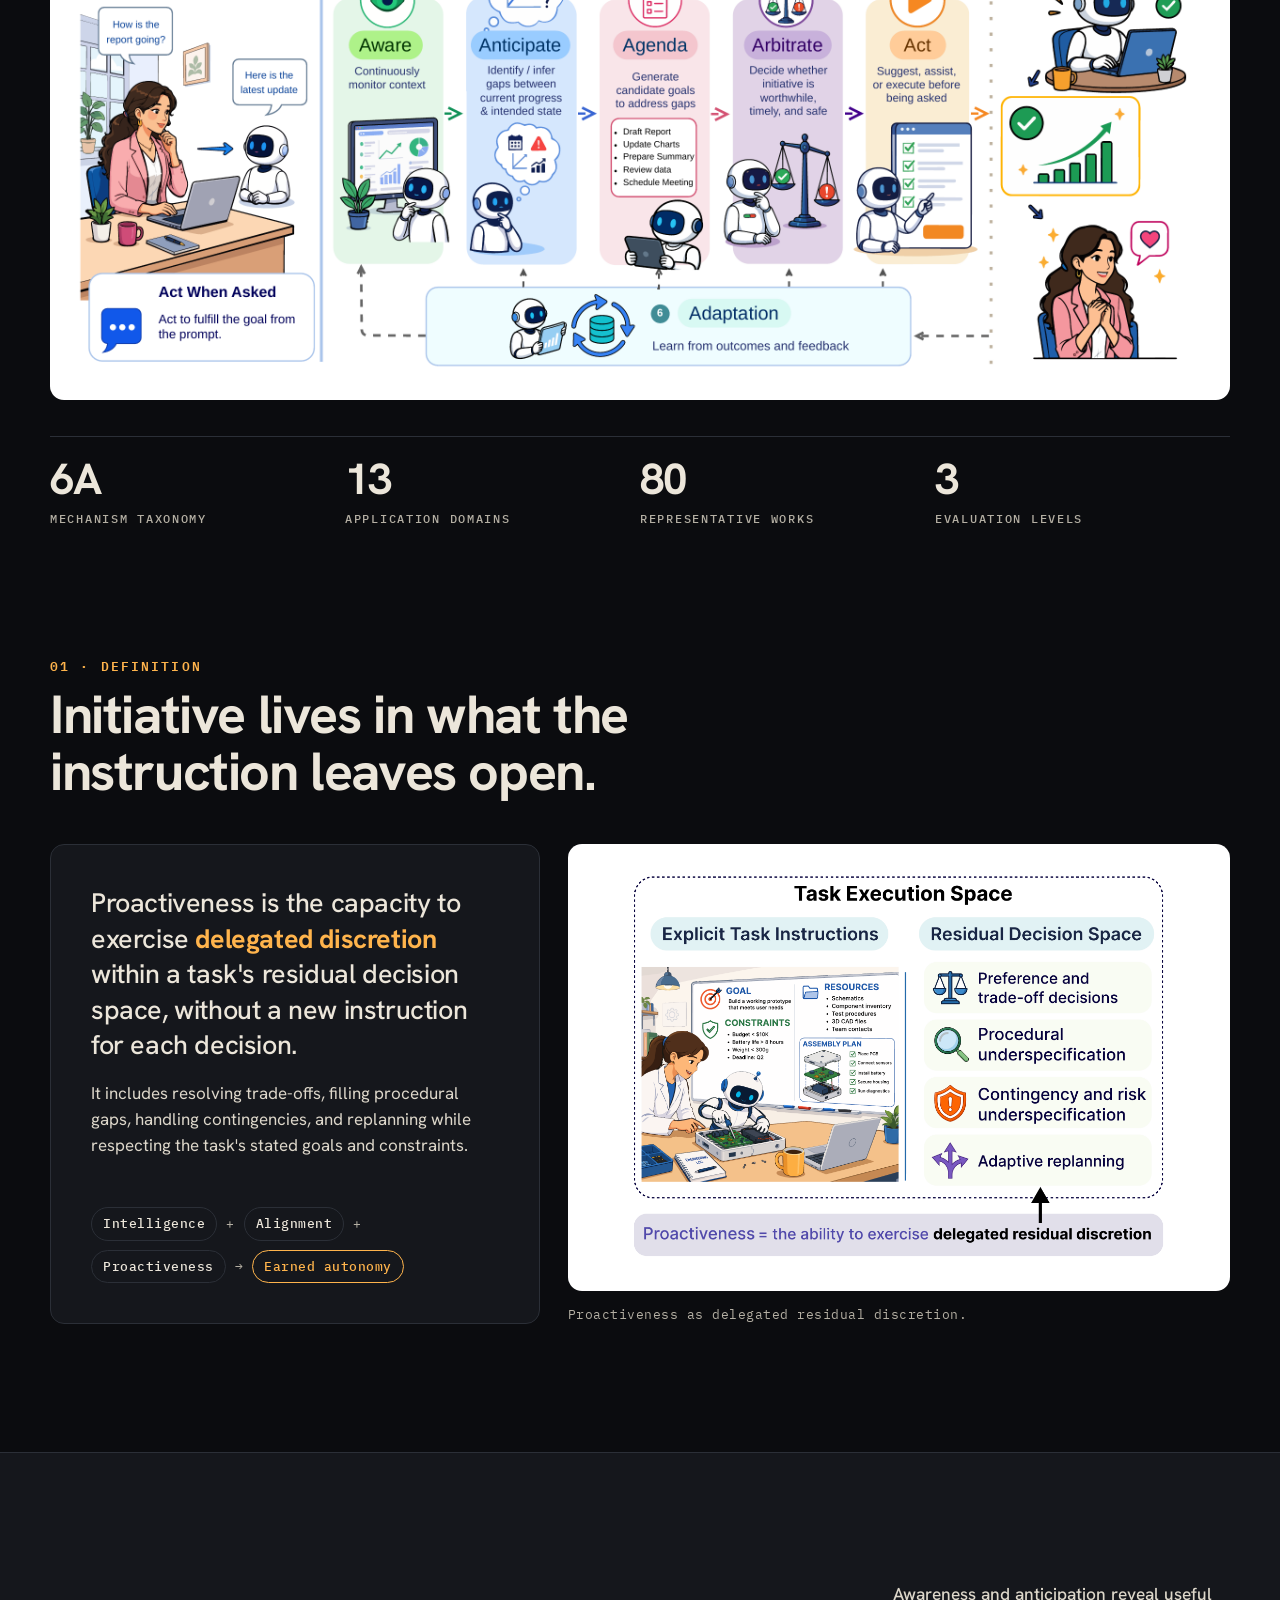
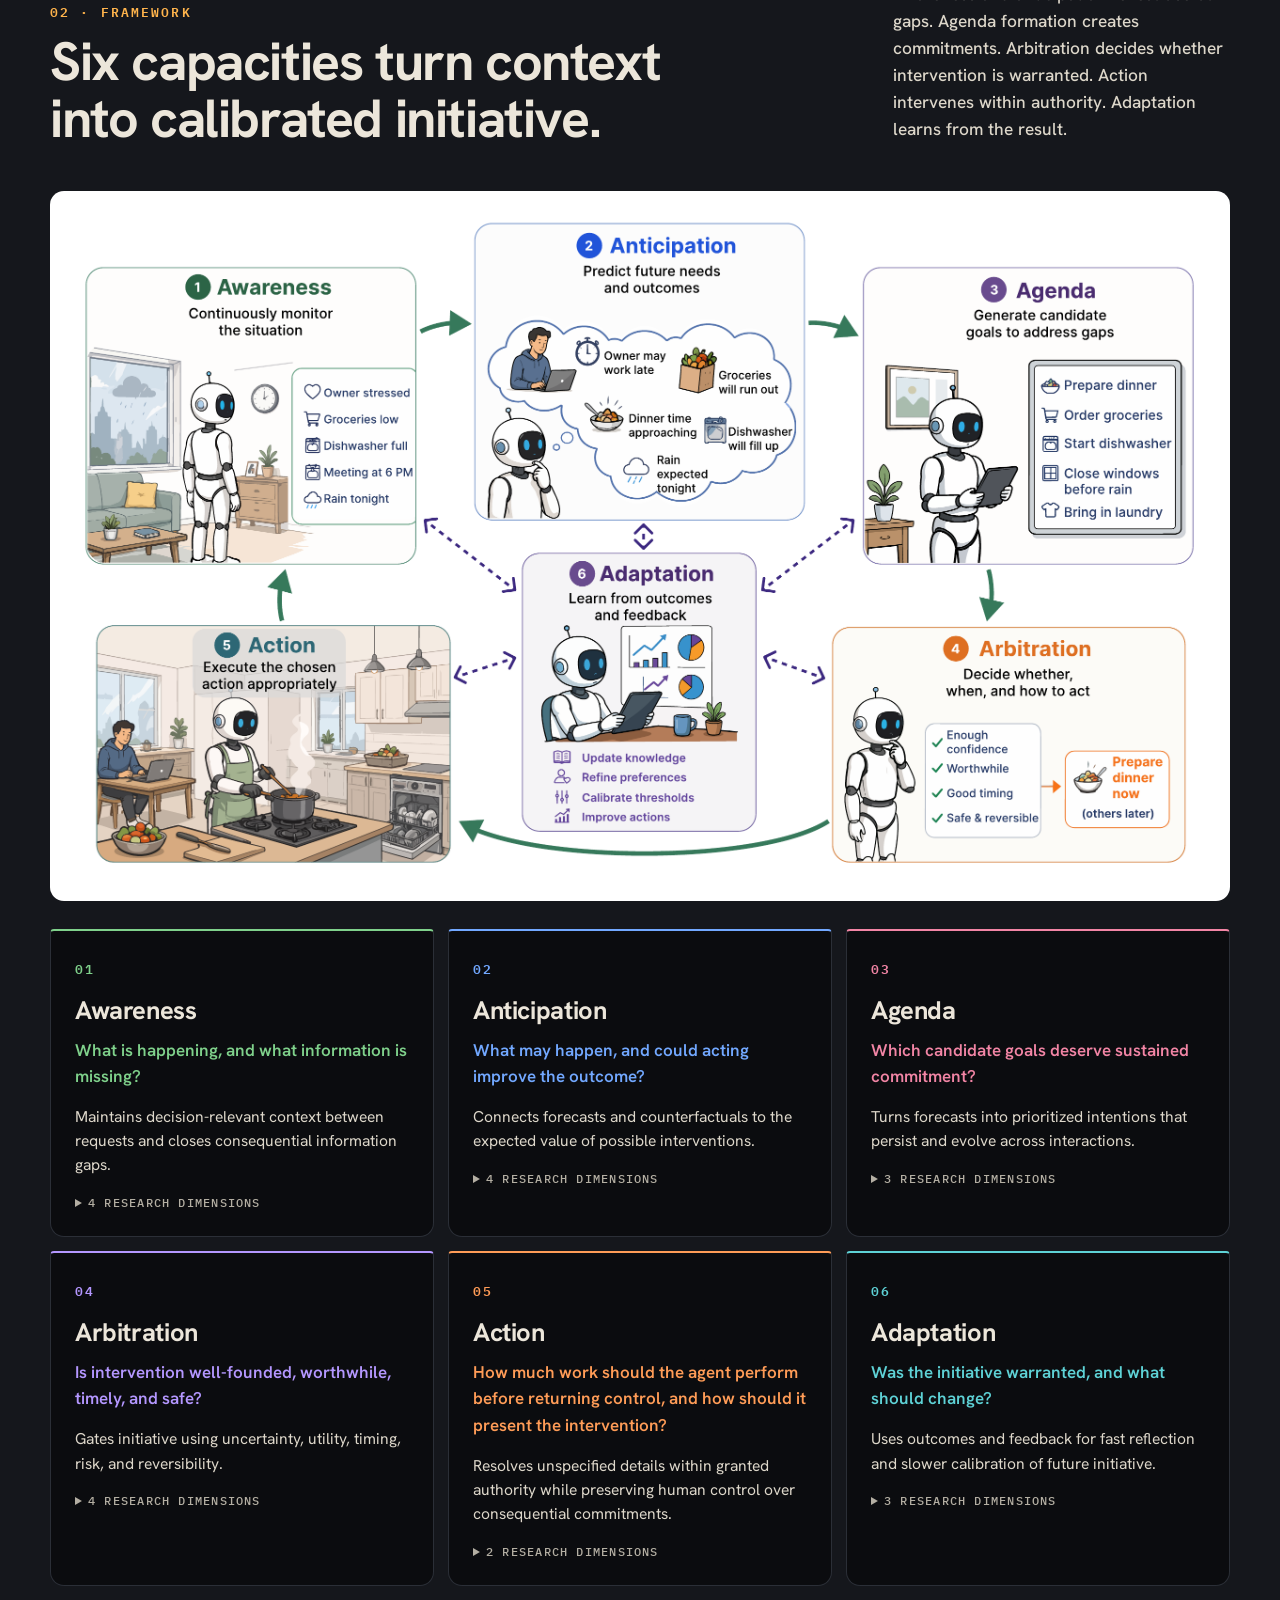
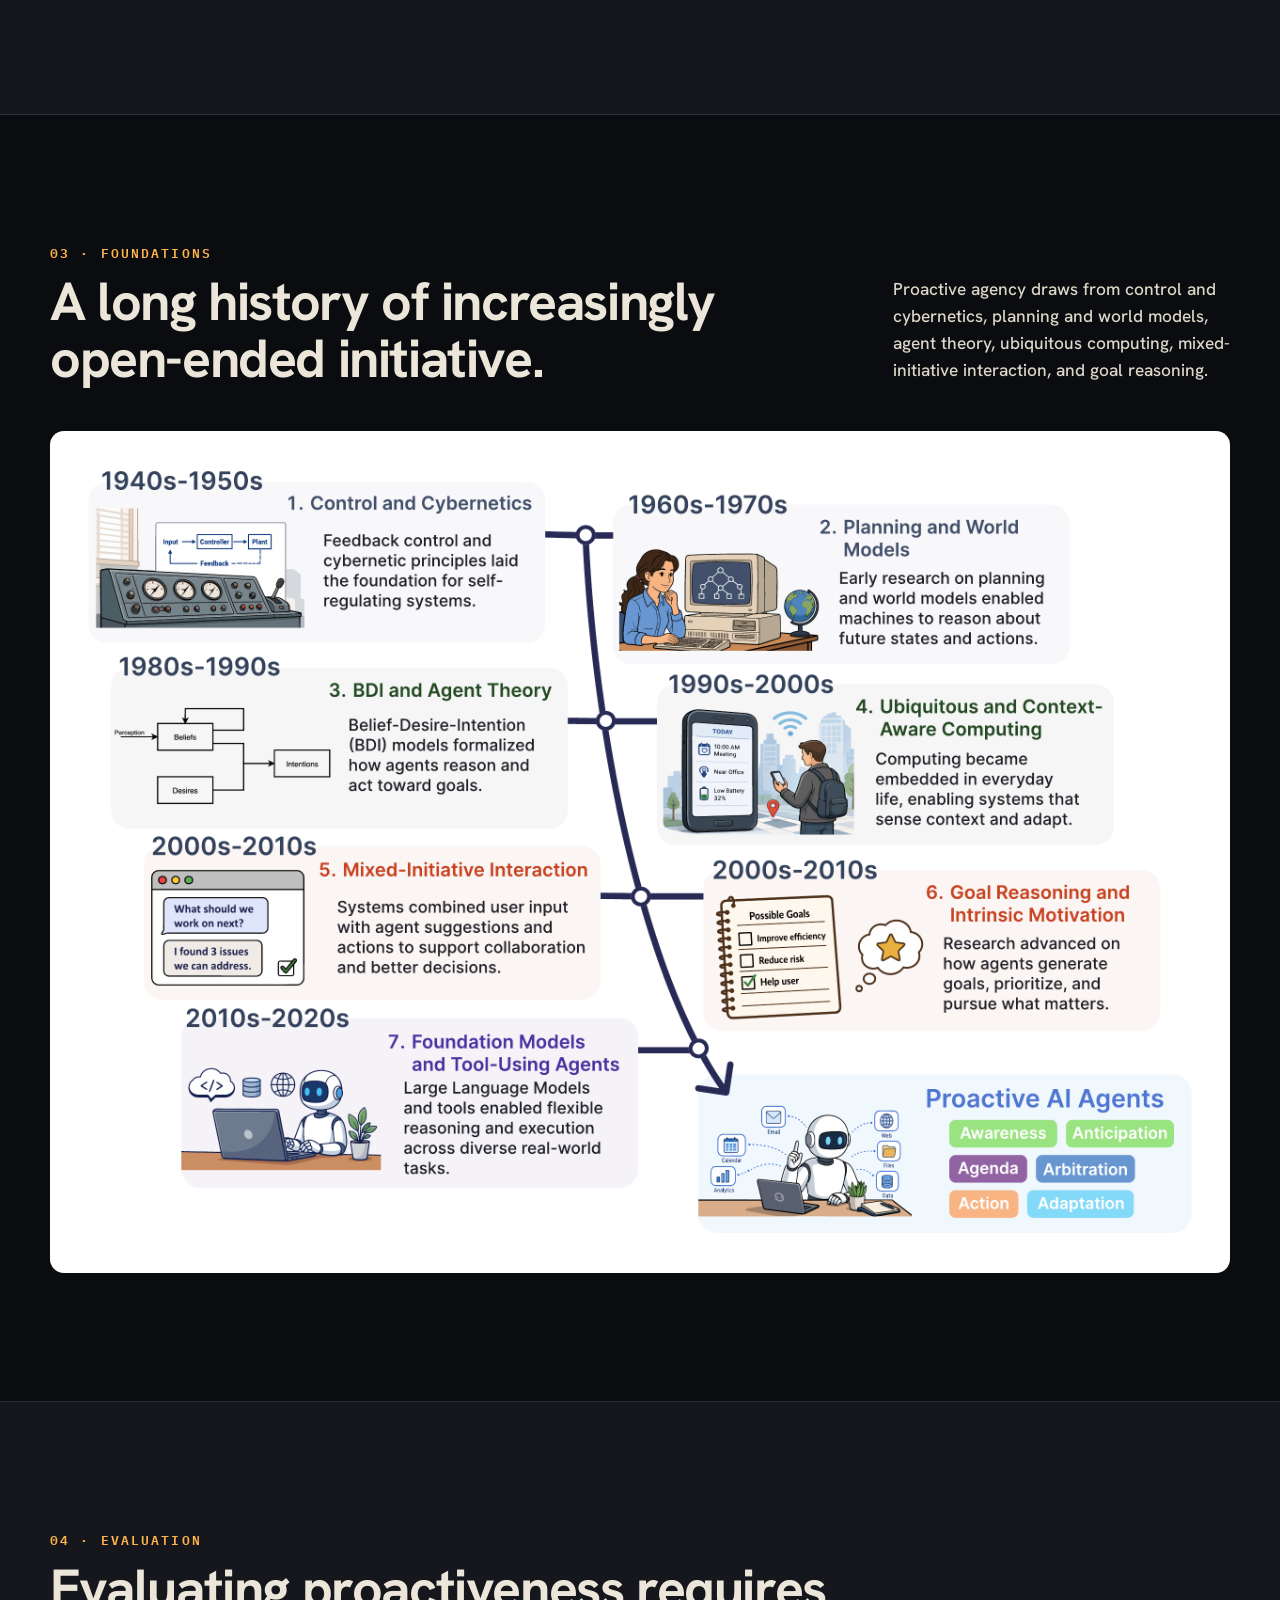
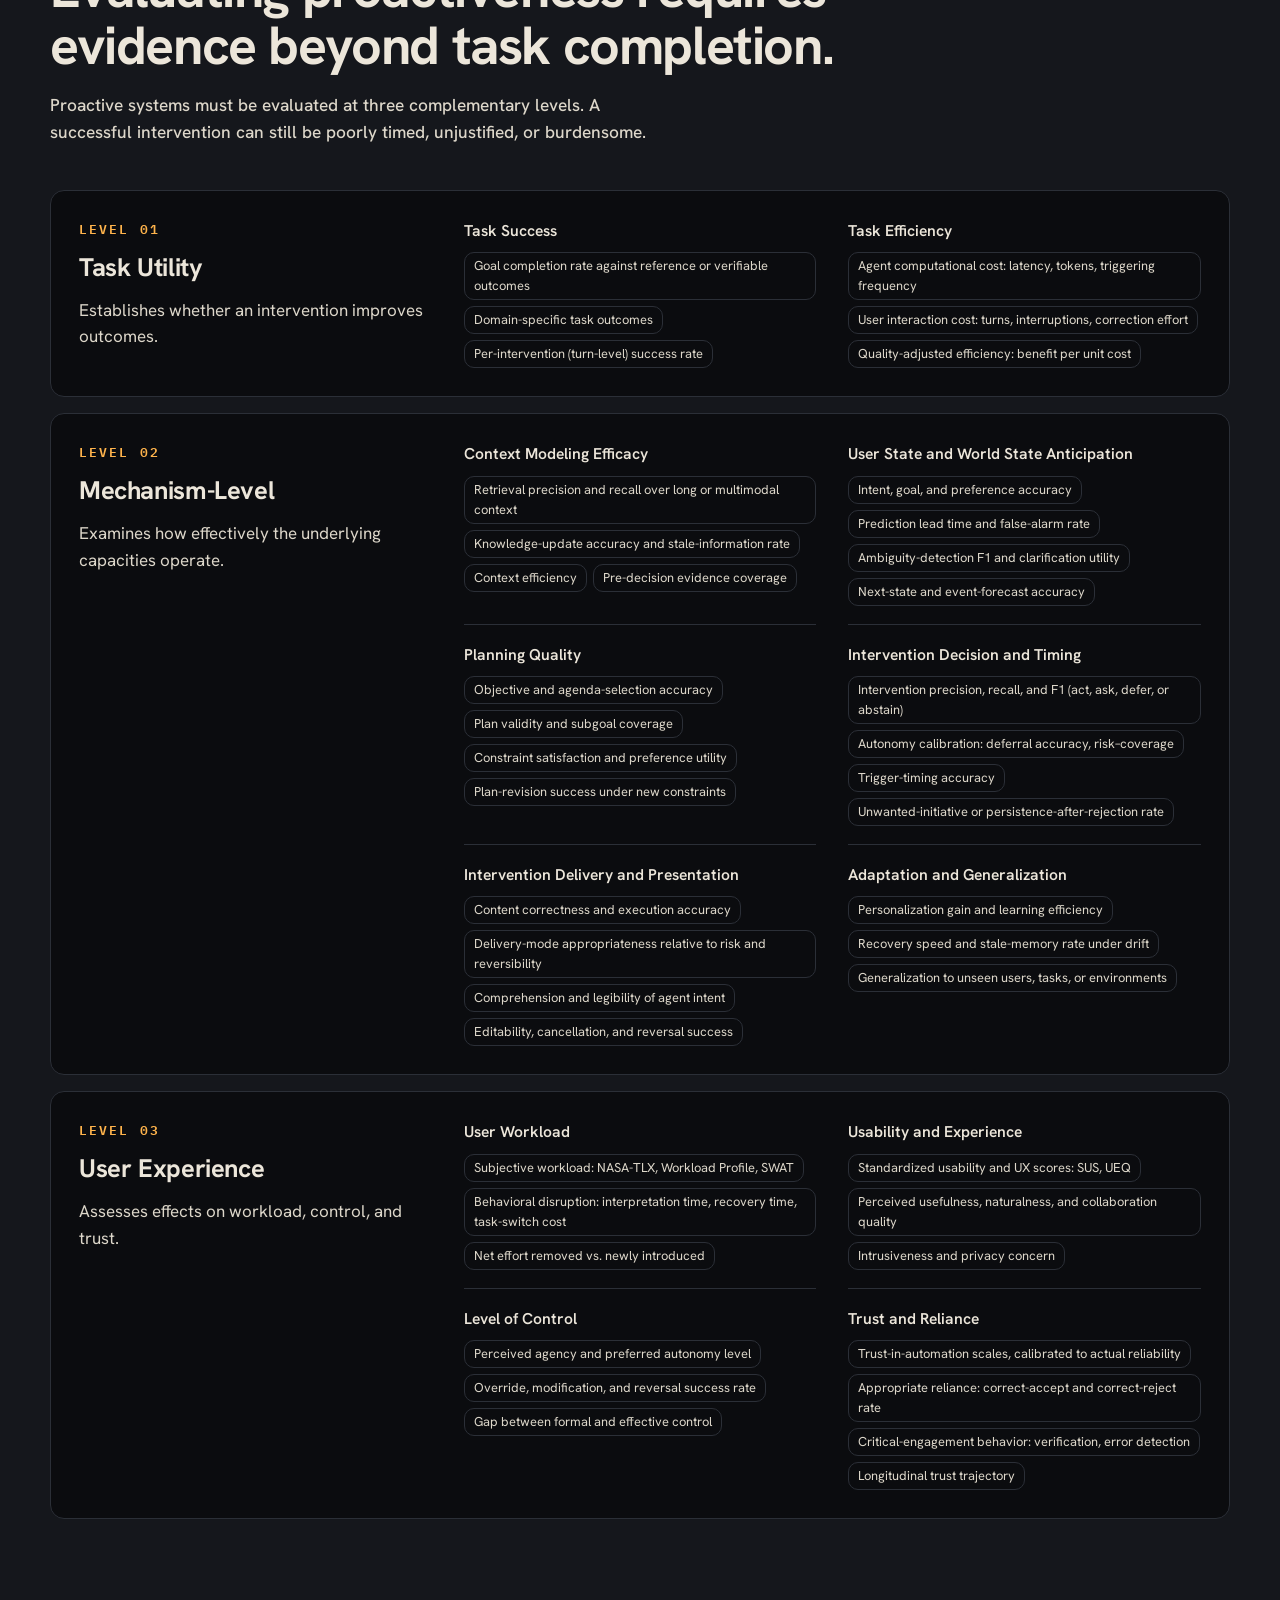
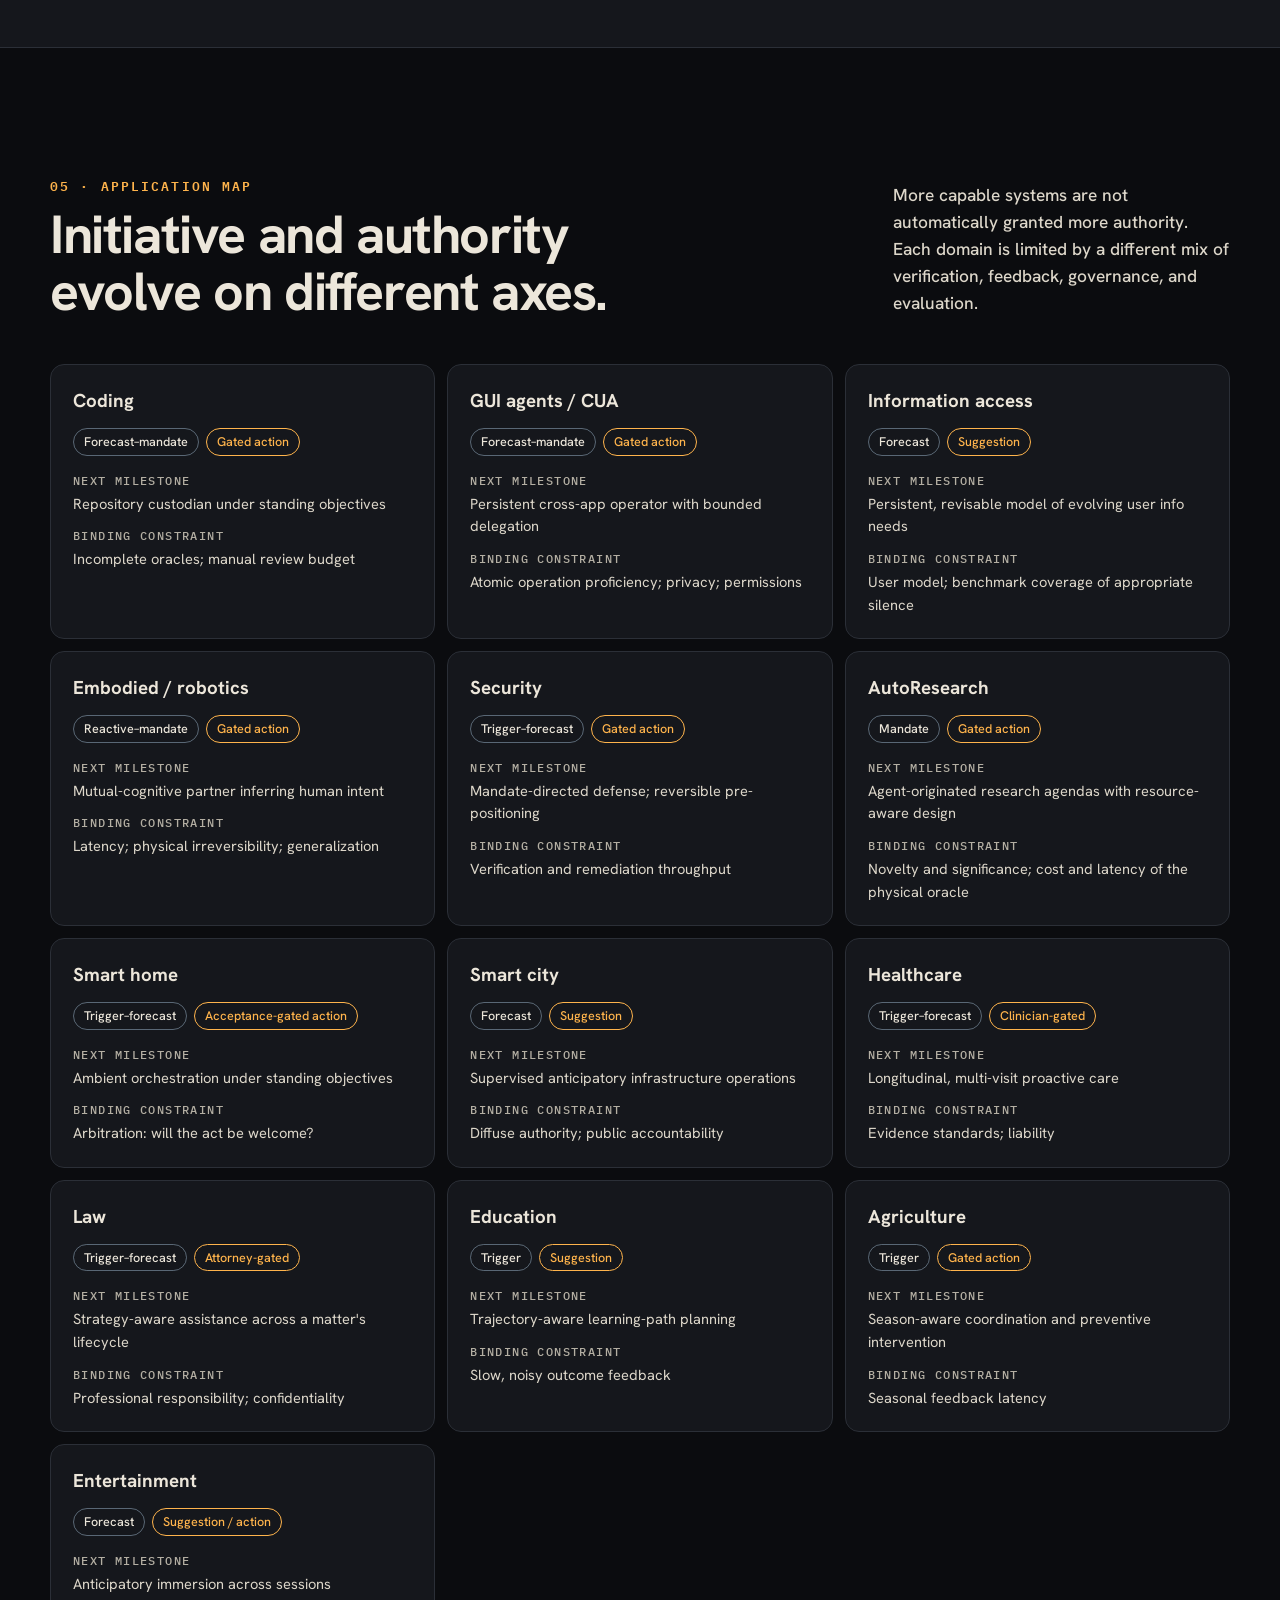
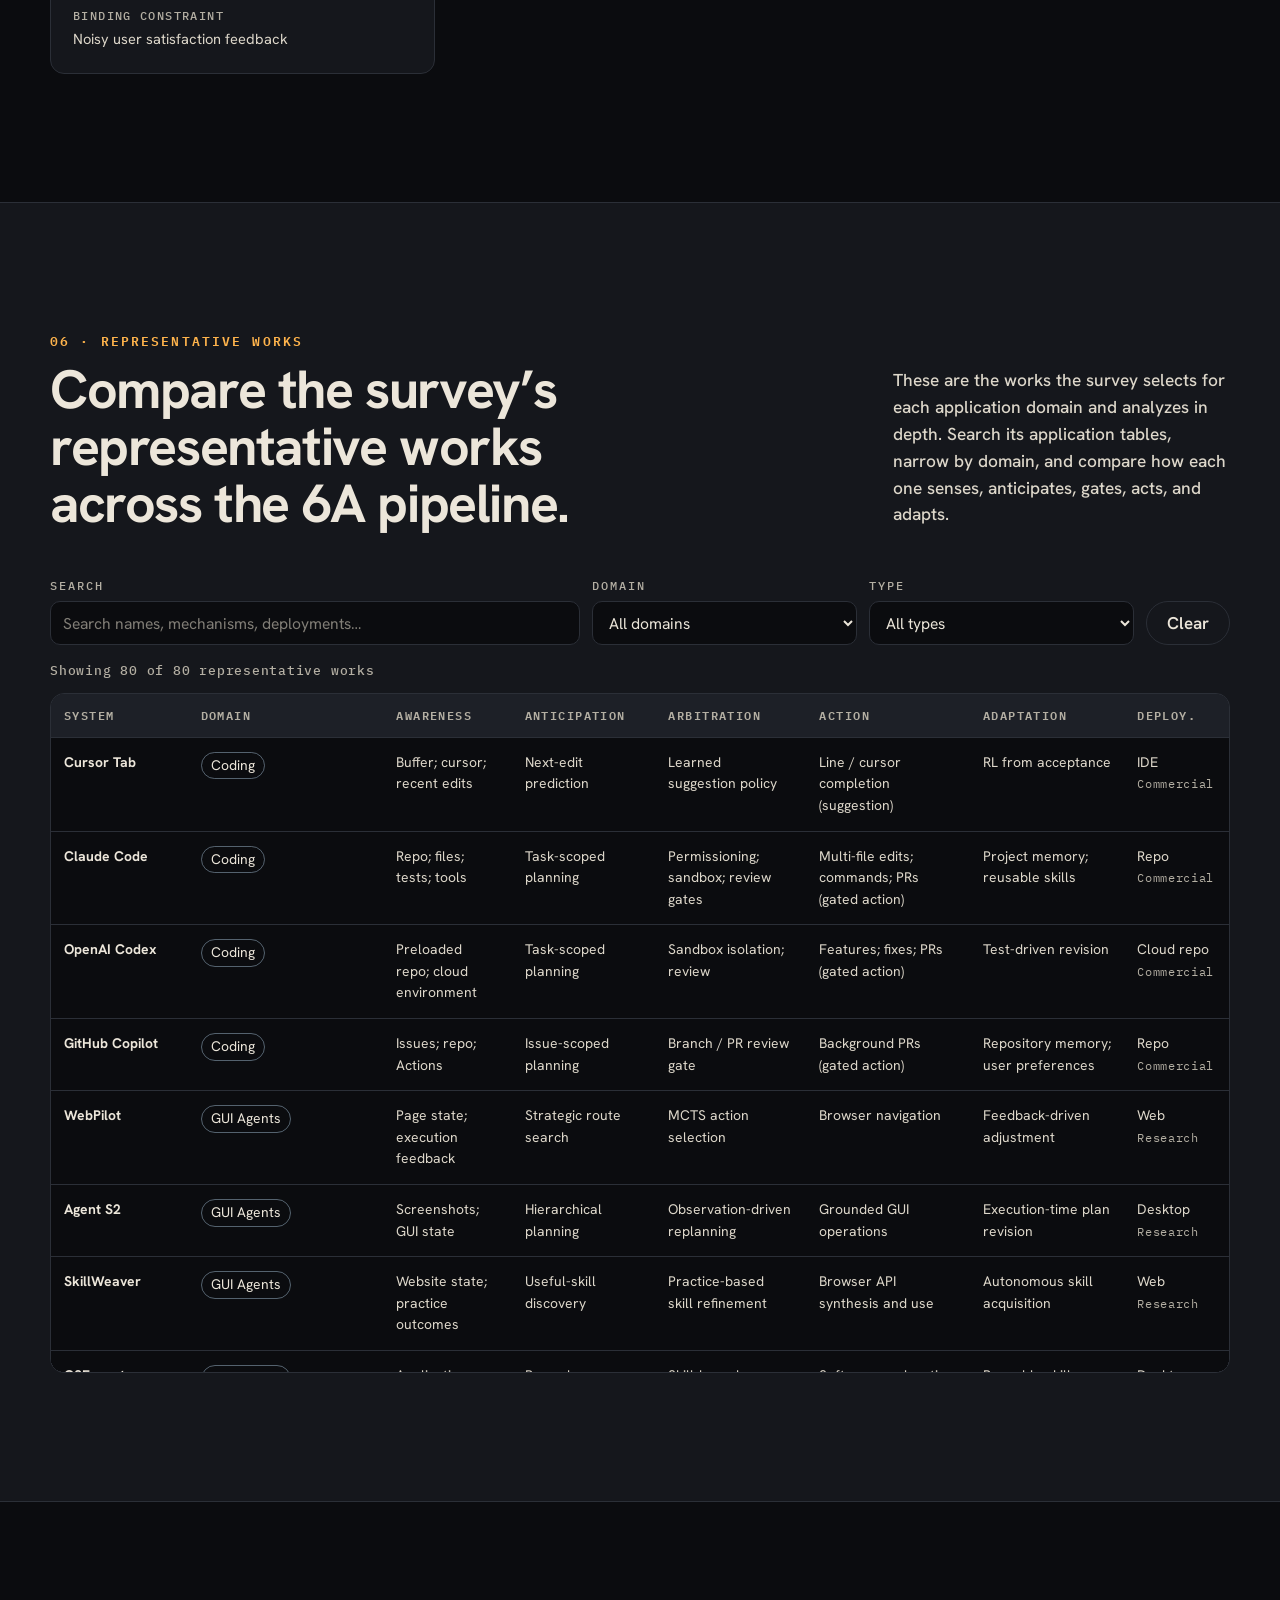
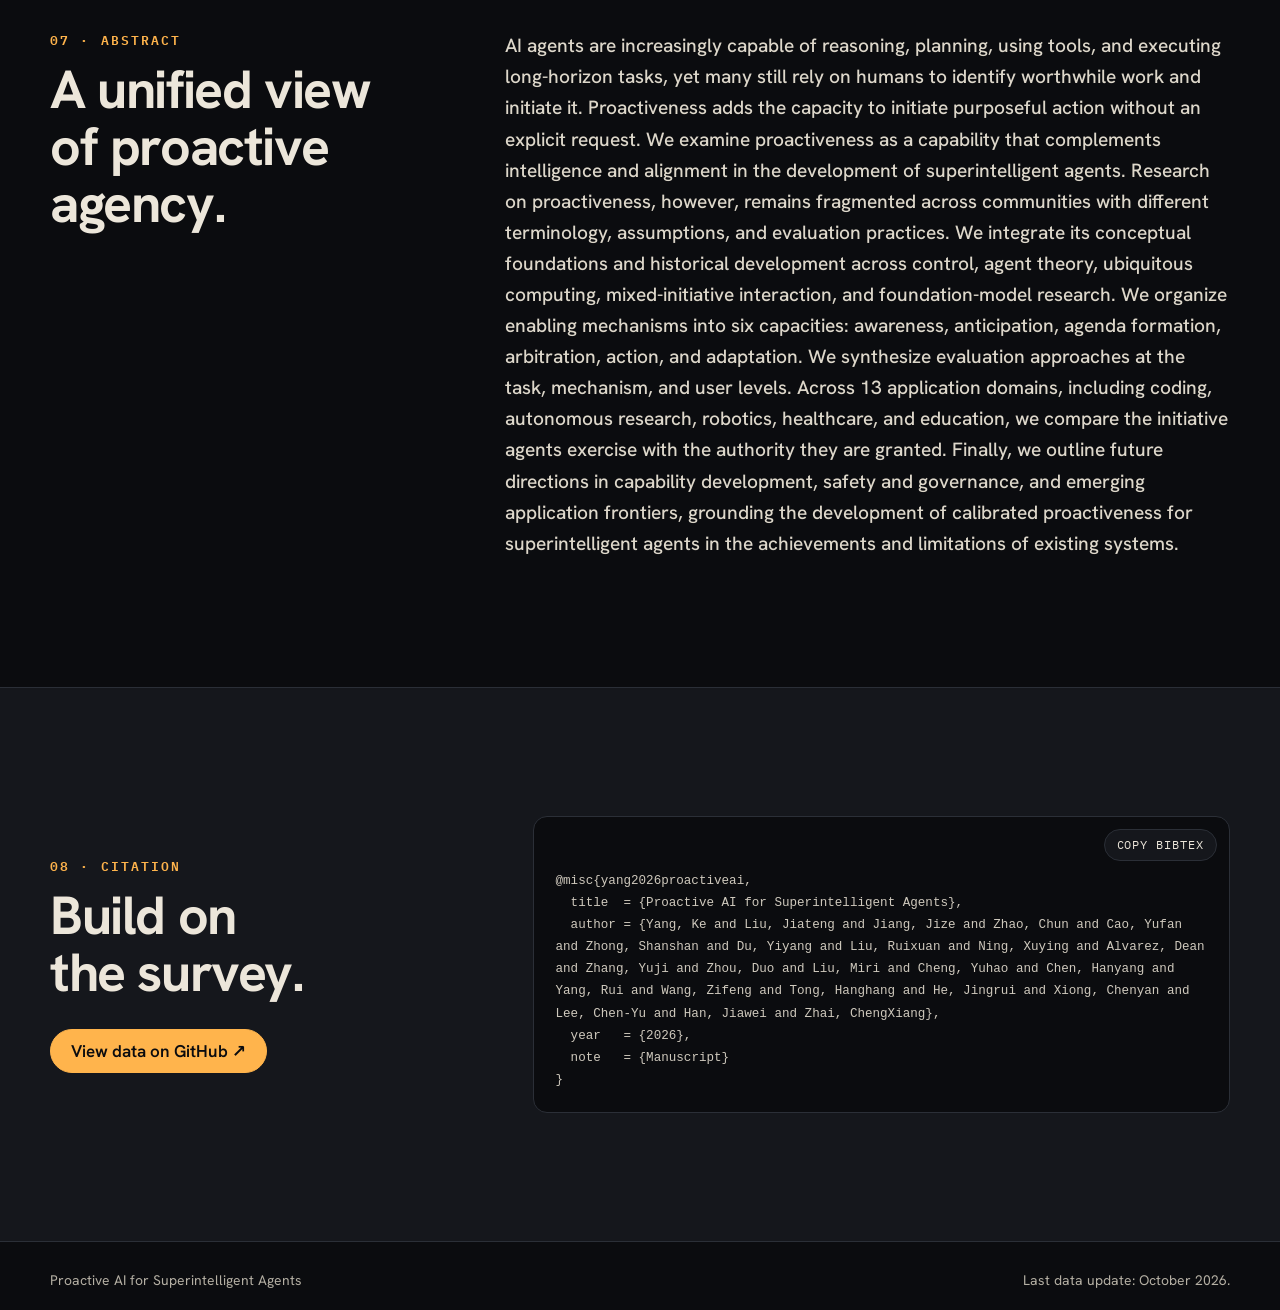
==== commit e10ead87: "Favicon: the spark from the site's header The amber dot that sits before "Proactive AI" on both page" ====
--- a/classic/index.html
+++ b/classic/index.html
@@ -6,6 +6,9 @@
   <meta name="description" content="A survey of proactive AI agents: foundations, mechanisms, evaluation, and applications.">
   <meta name="theme-color" content="#0b0c0f">
   <title>Proactive AI · Classic View</title>
+  <link rel="icon" href="../assets/favicon.png" type="image/png" sizes="180x180">
+  <link rel="icon" href="../assets/favicon.svg" type="image/svg+xml">
+  <link rel="apple-touch-icon" href="../assets/favicon.png">
   <link rel="preconnect" href="https://fonts.googleapis.com">
   <link rel="preconnect" href="https://fonts.gstatic.com" crossorigin>
   <link rel="stylesheet" href="https://fonts.googleapis.com/css2?family=Hanken+Grotesk:wght@400;500;600;700&family=IBM+Plex+Mono:wght@400;500;600&display=swap">
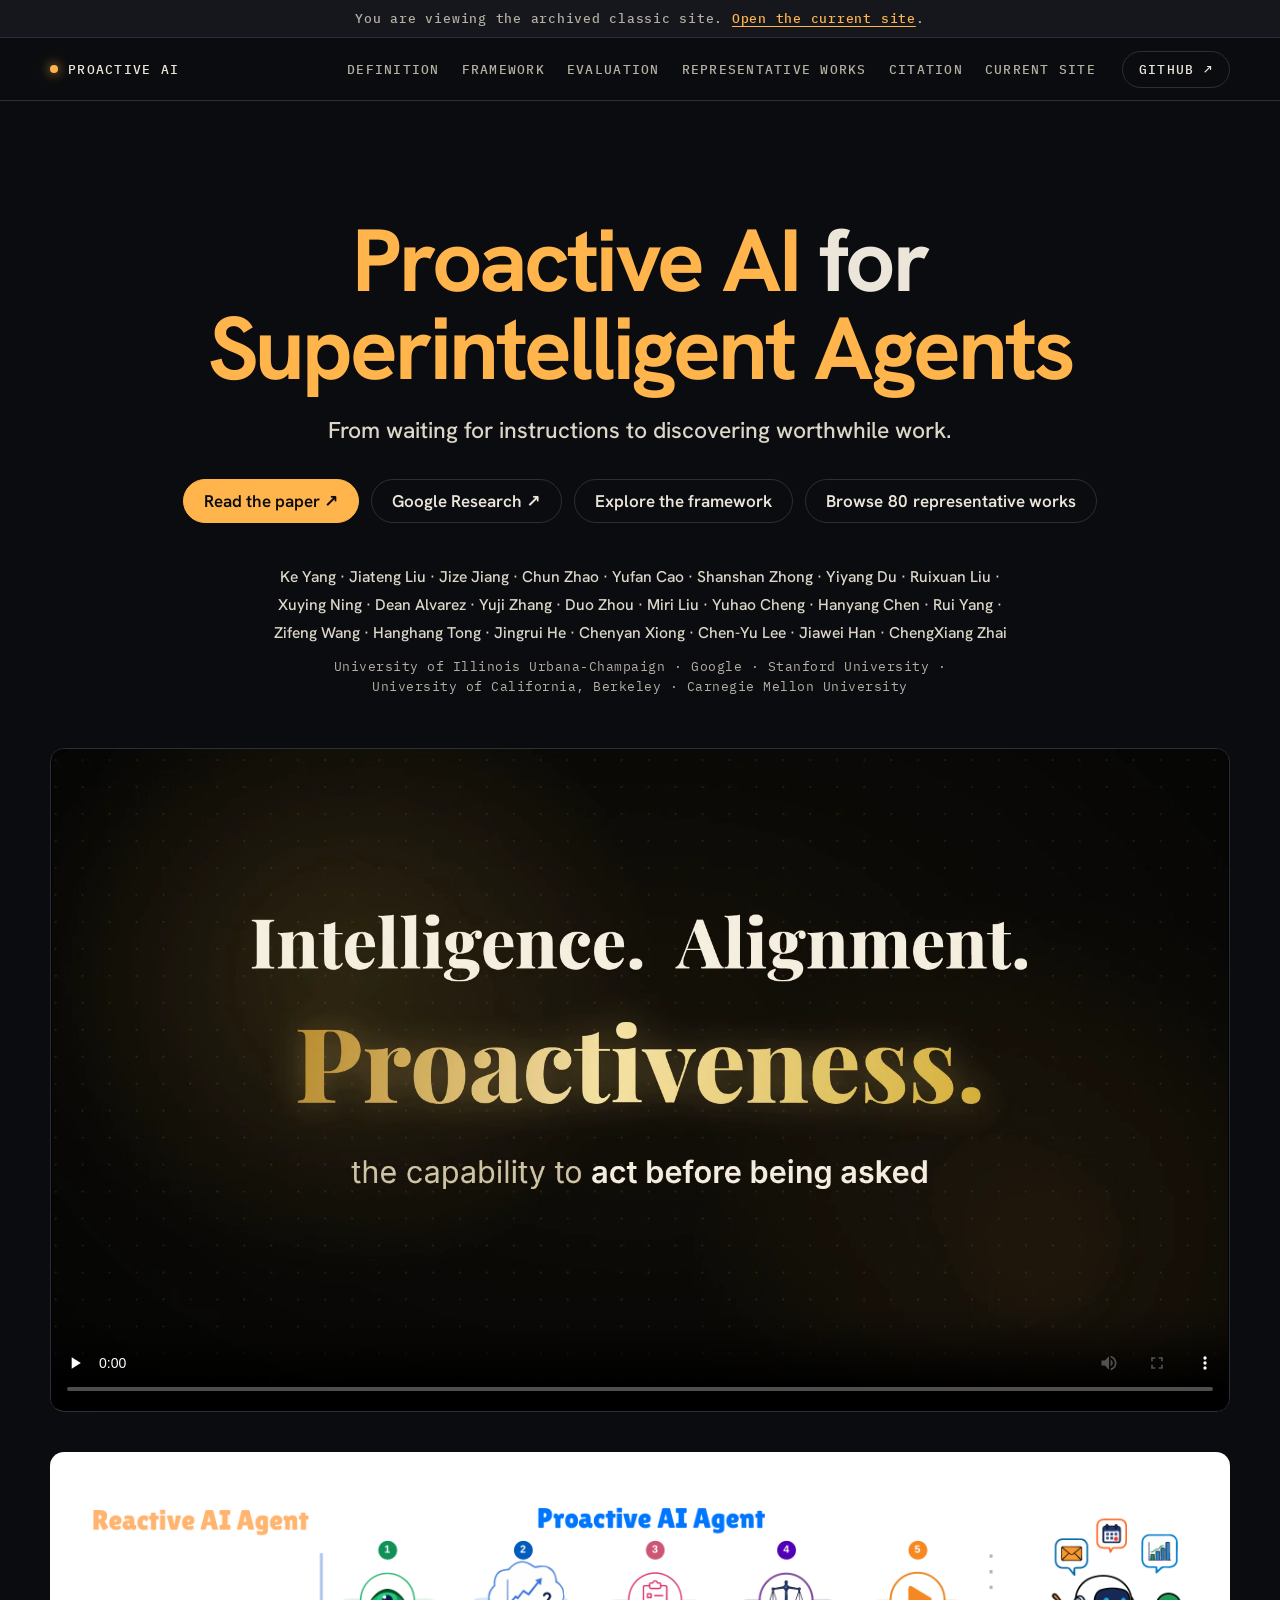
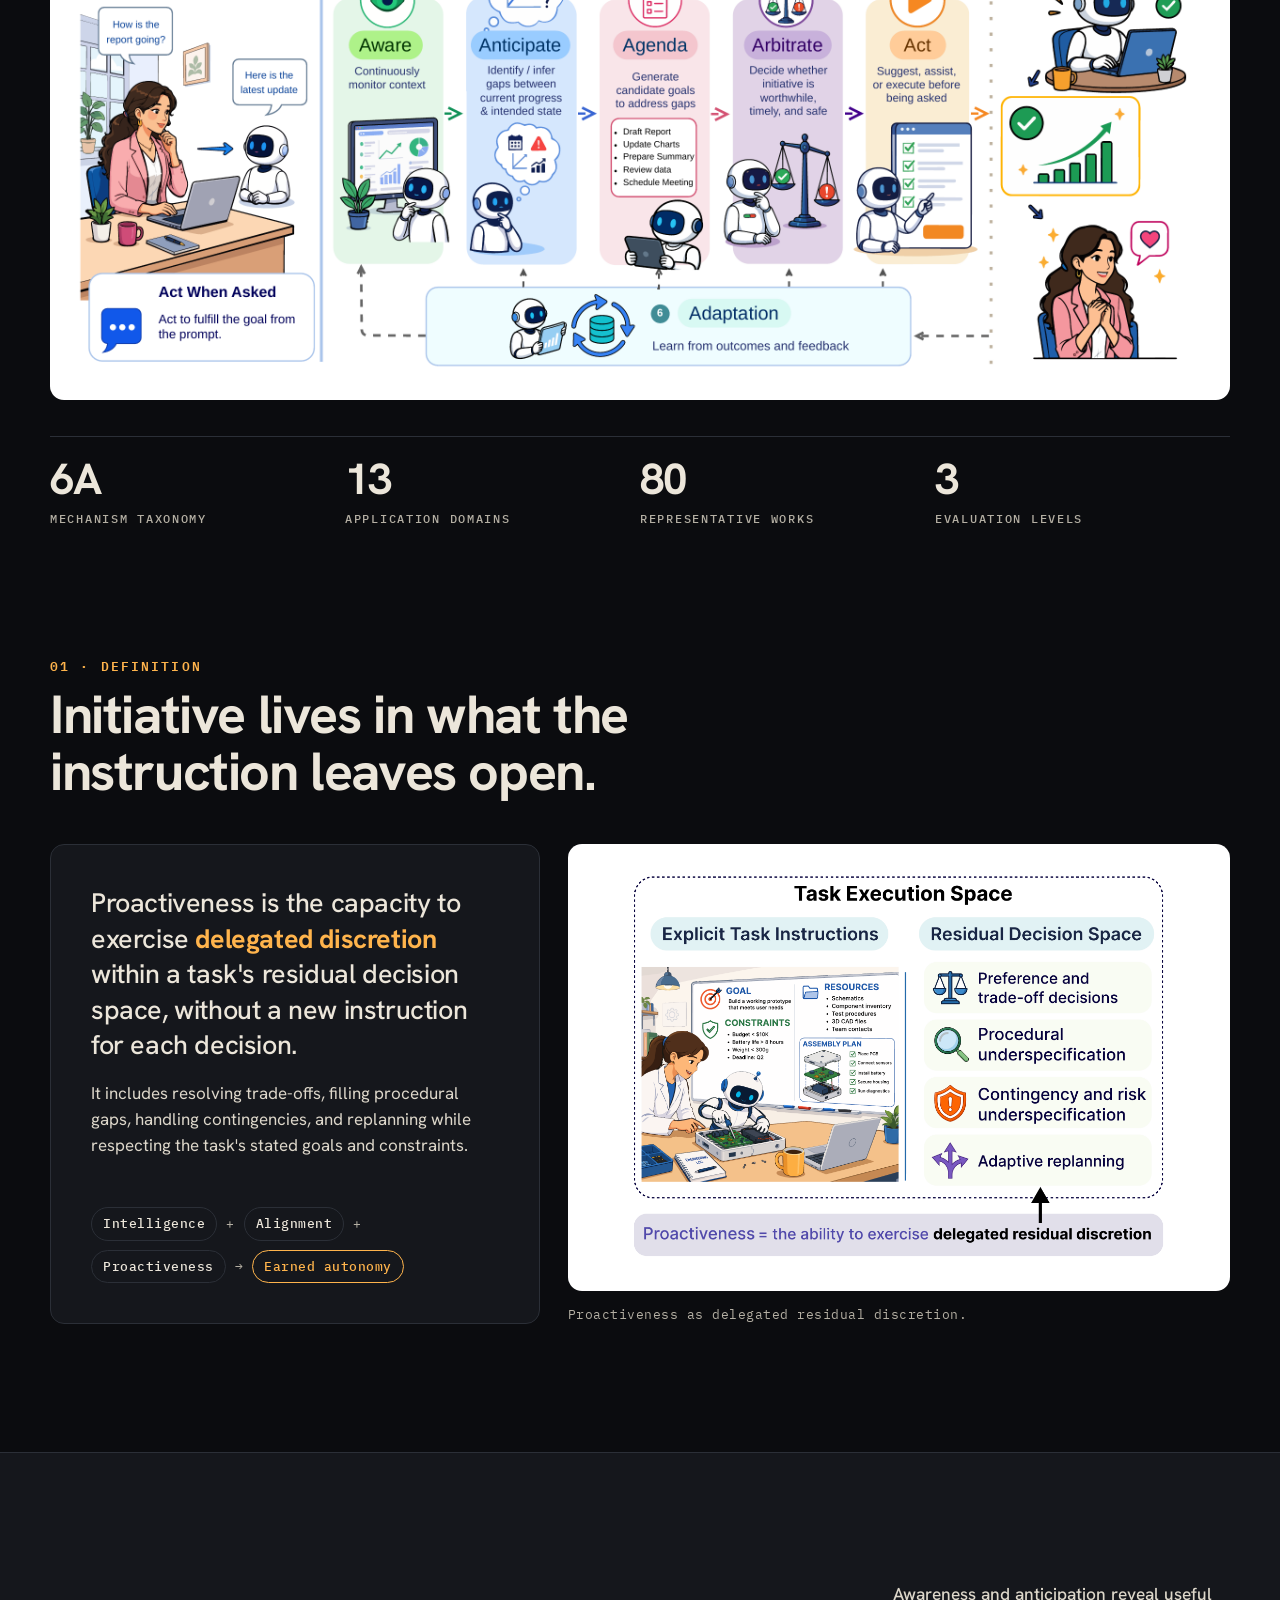
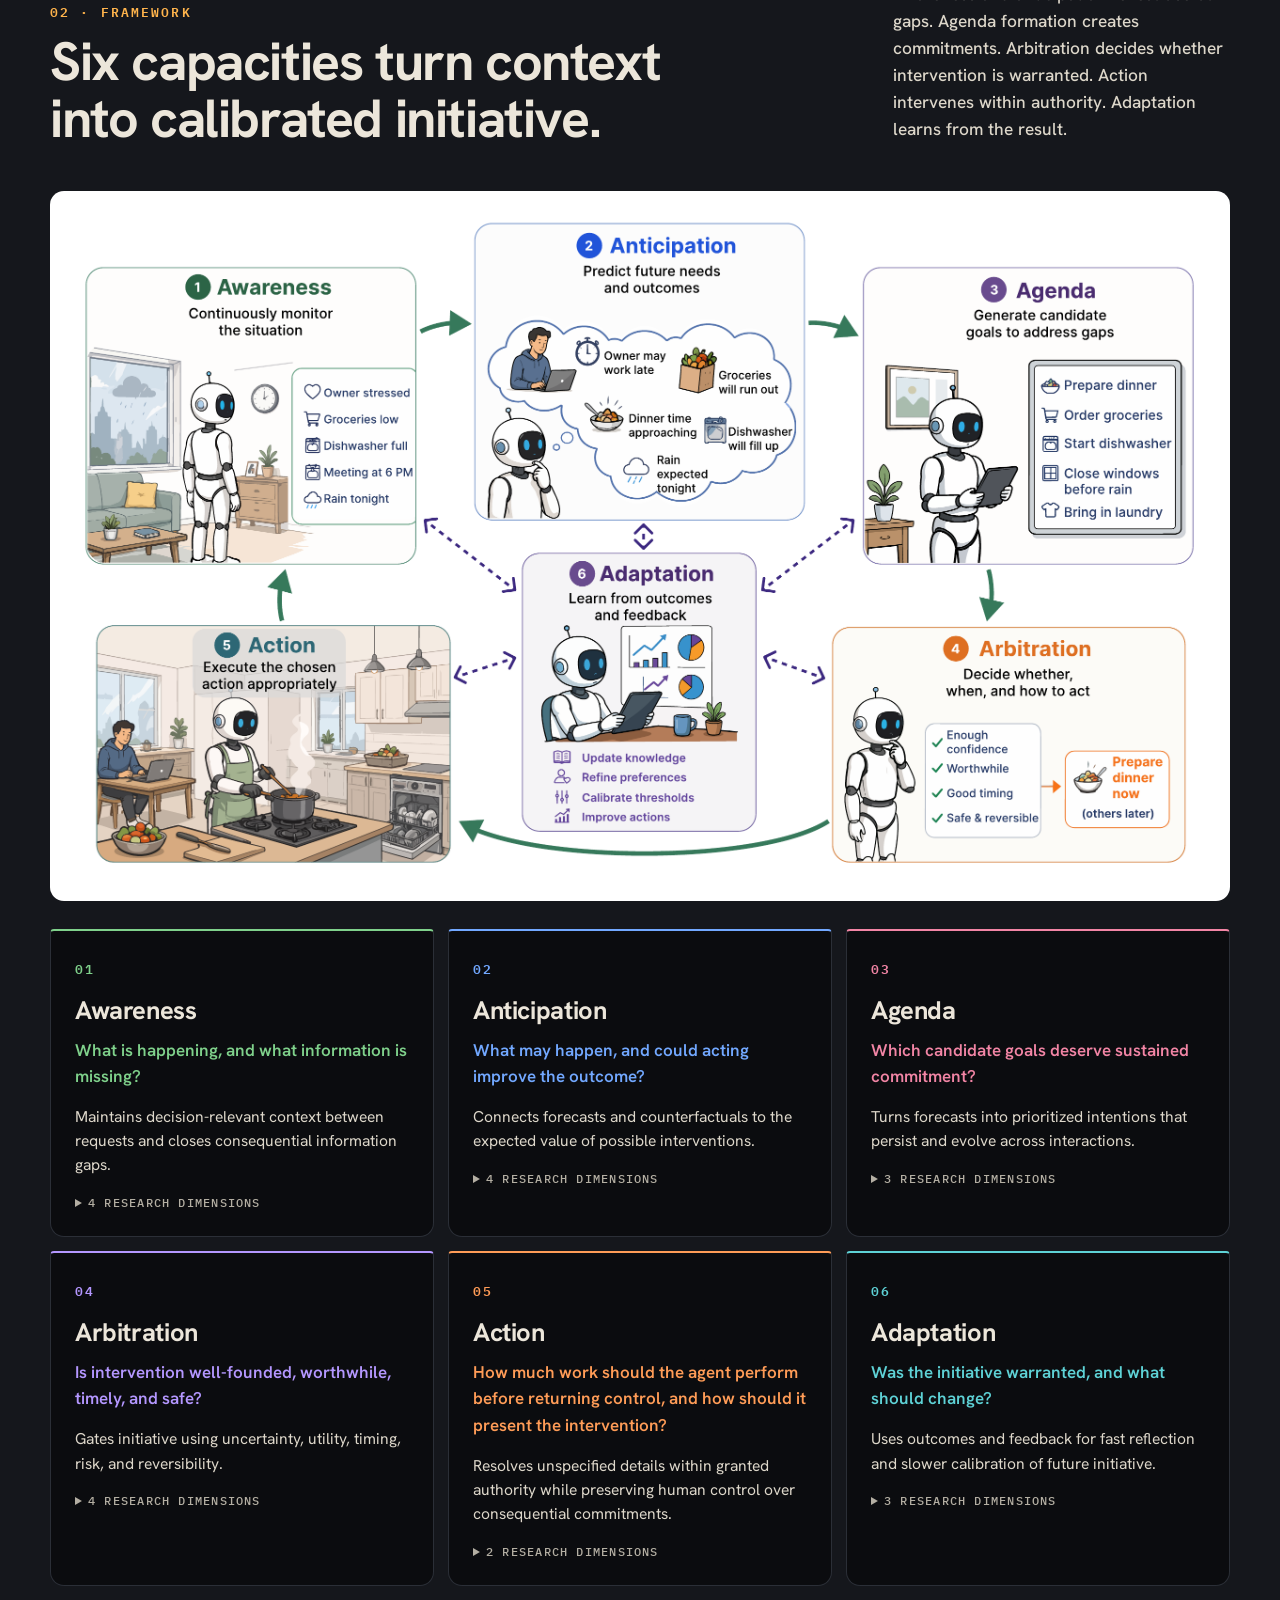
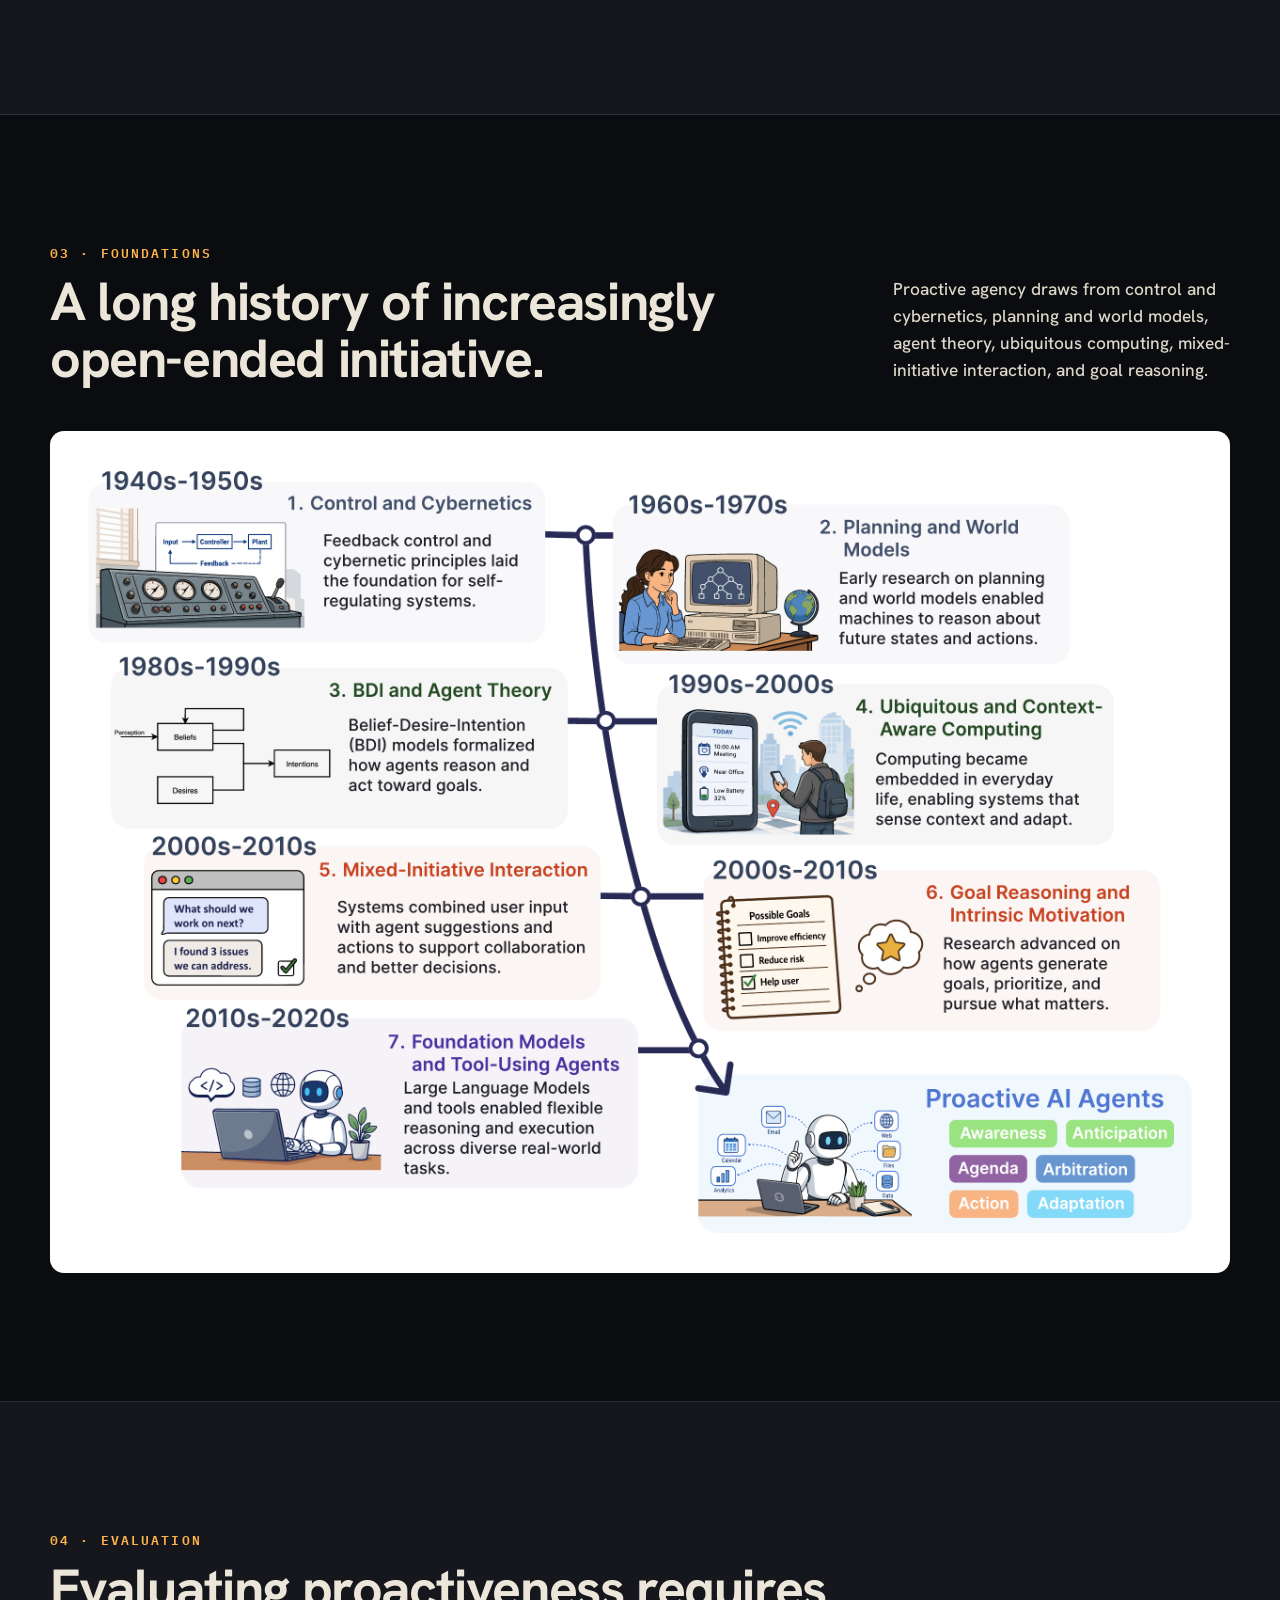
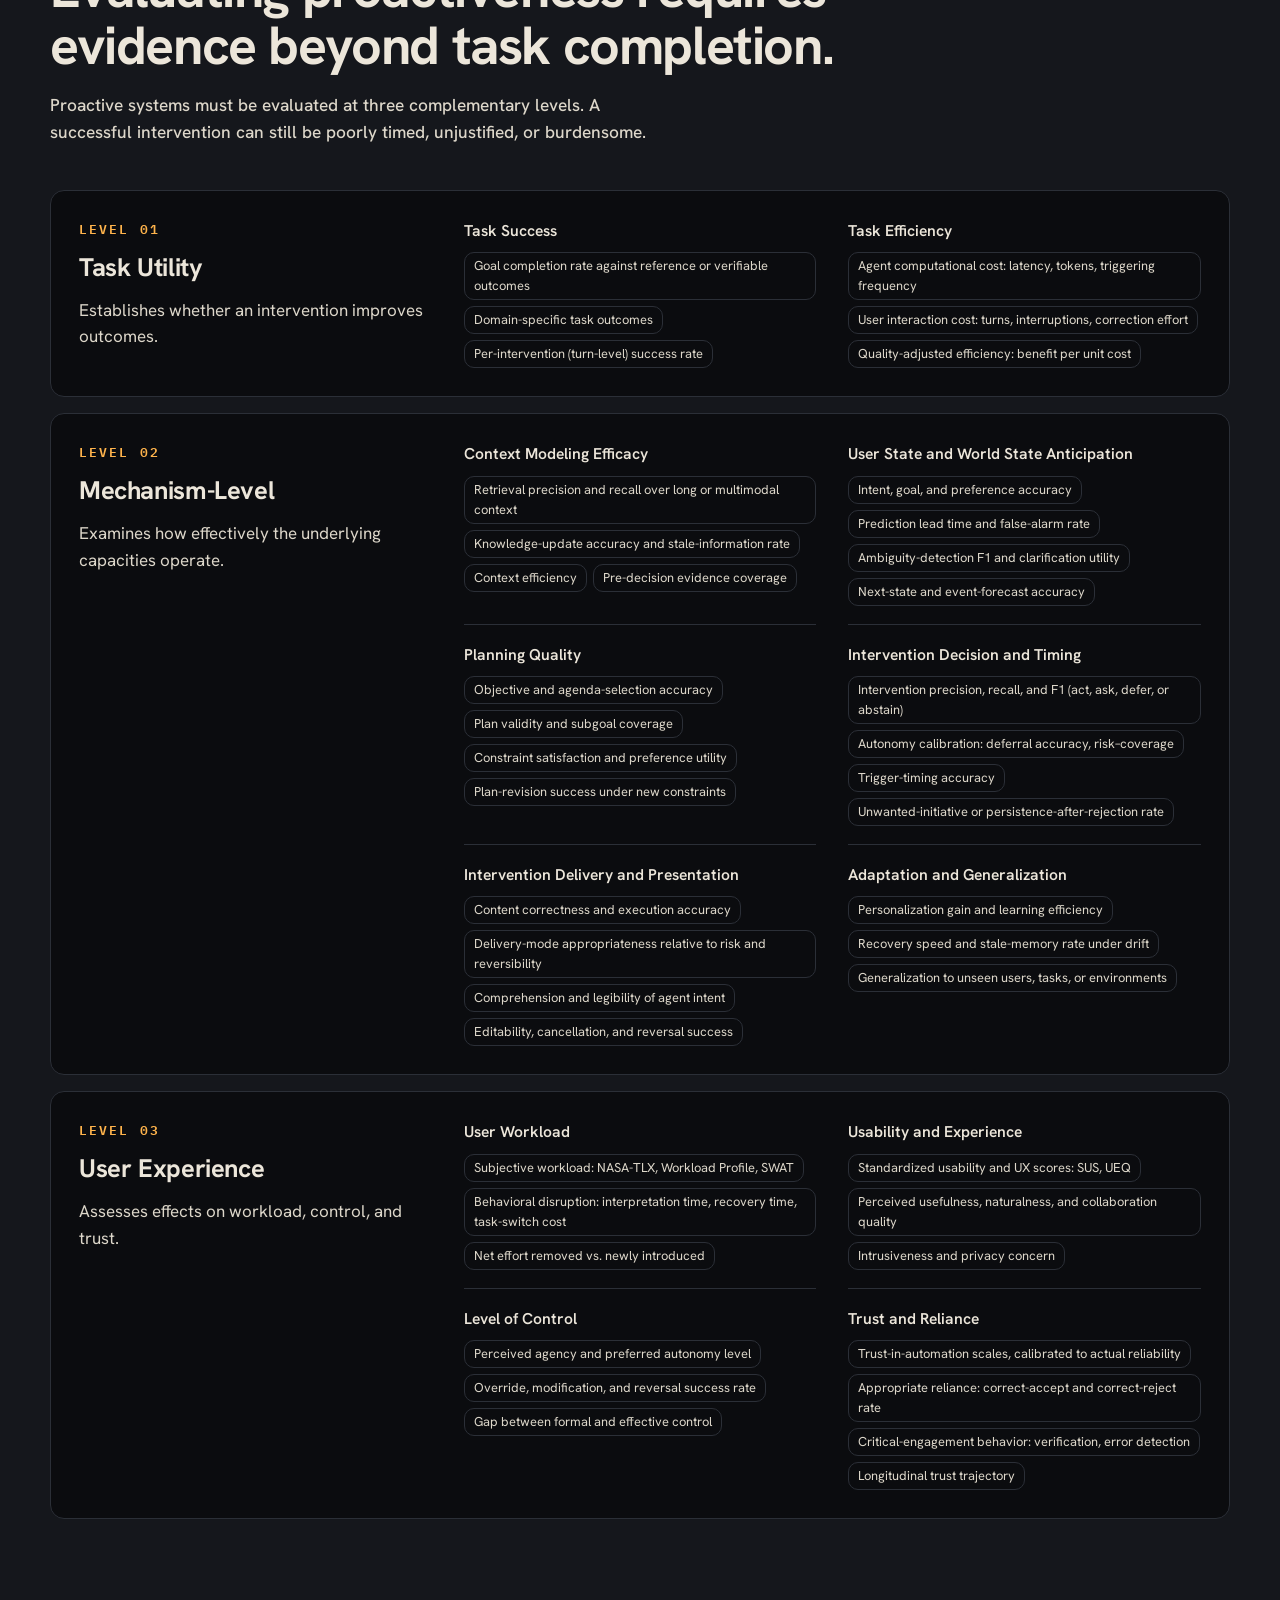
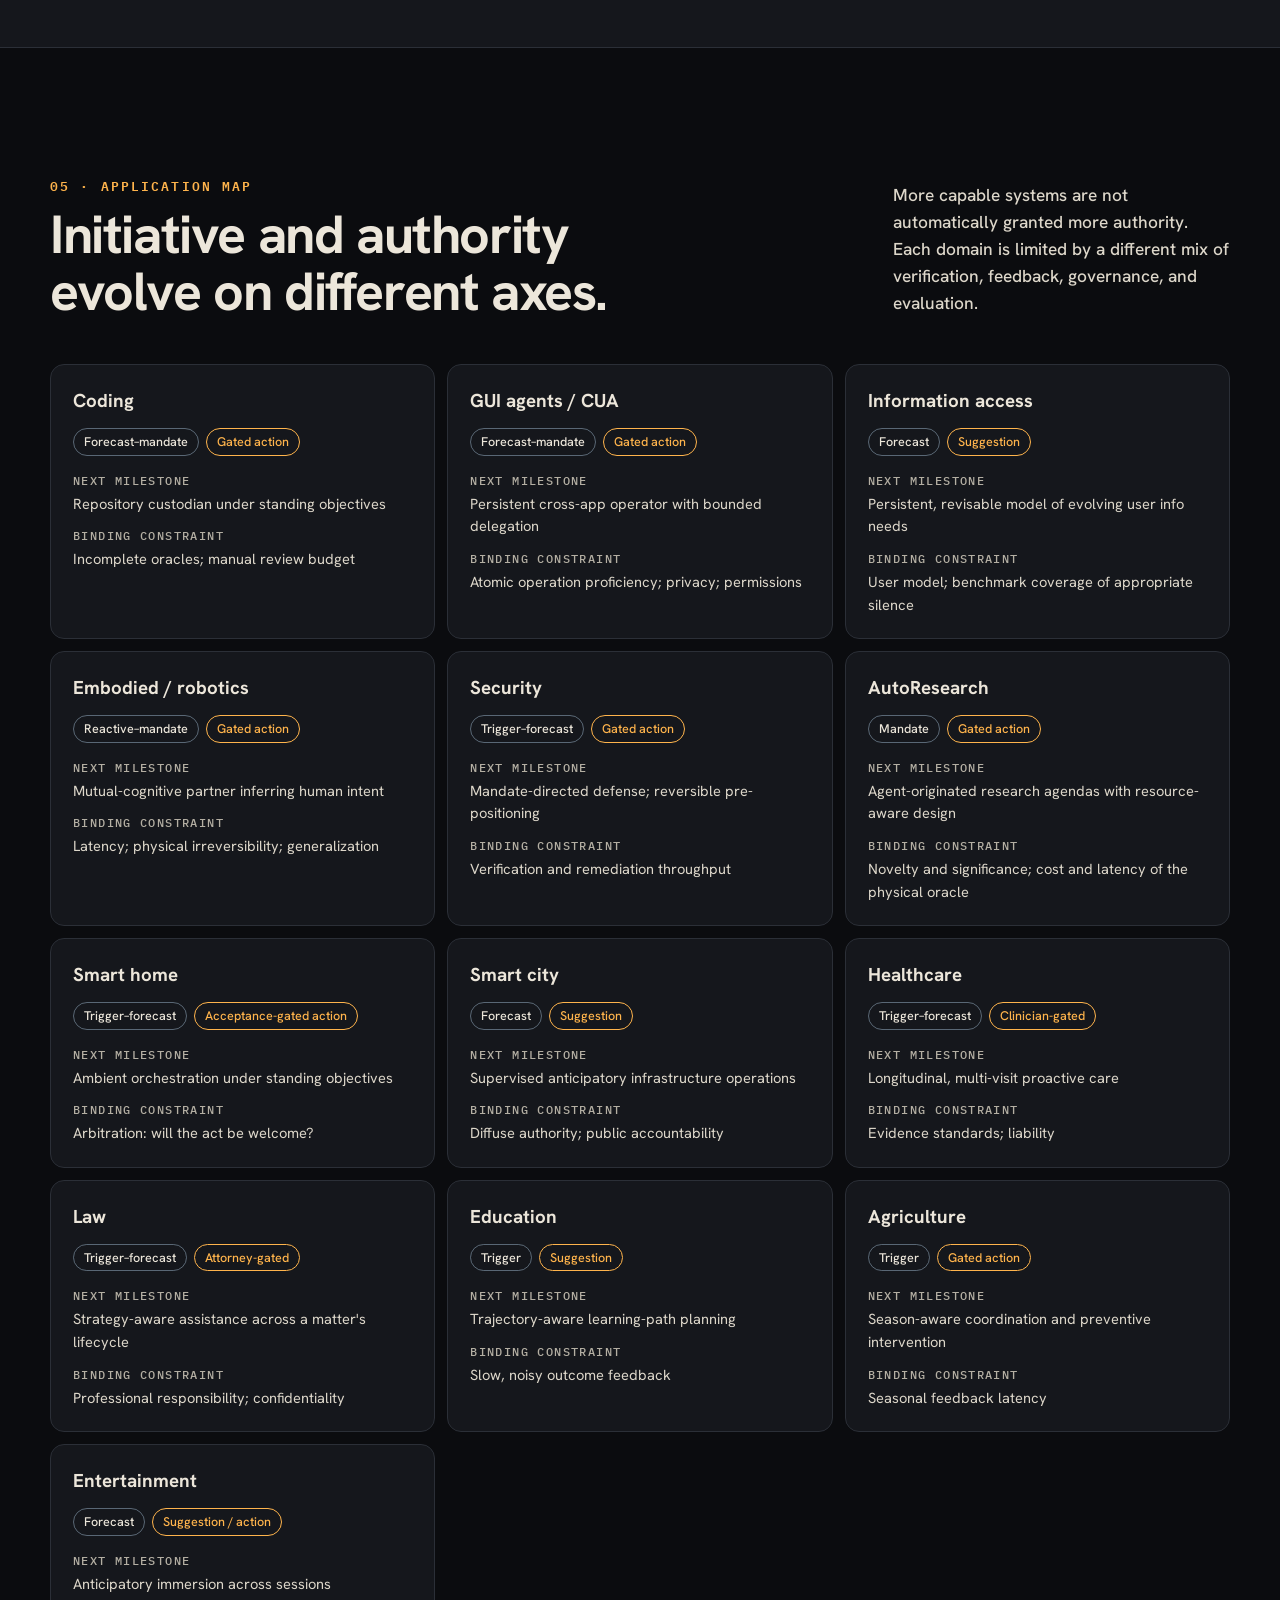
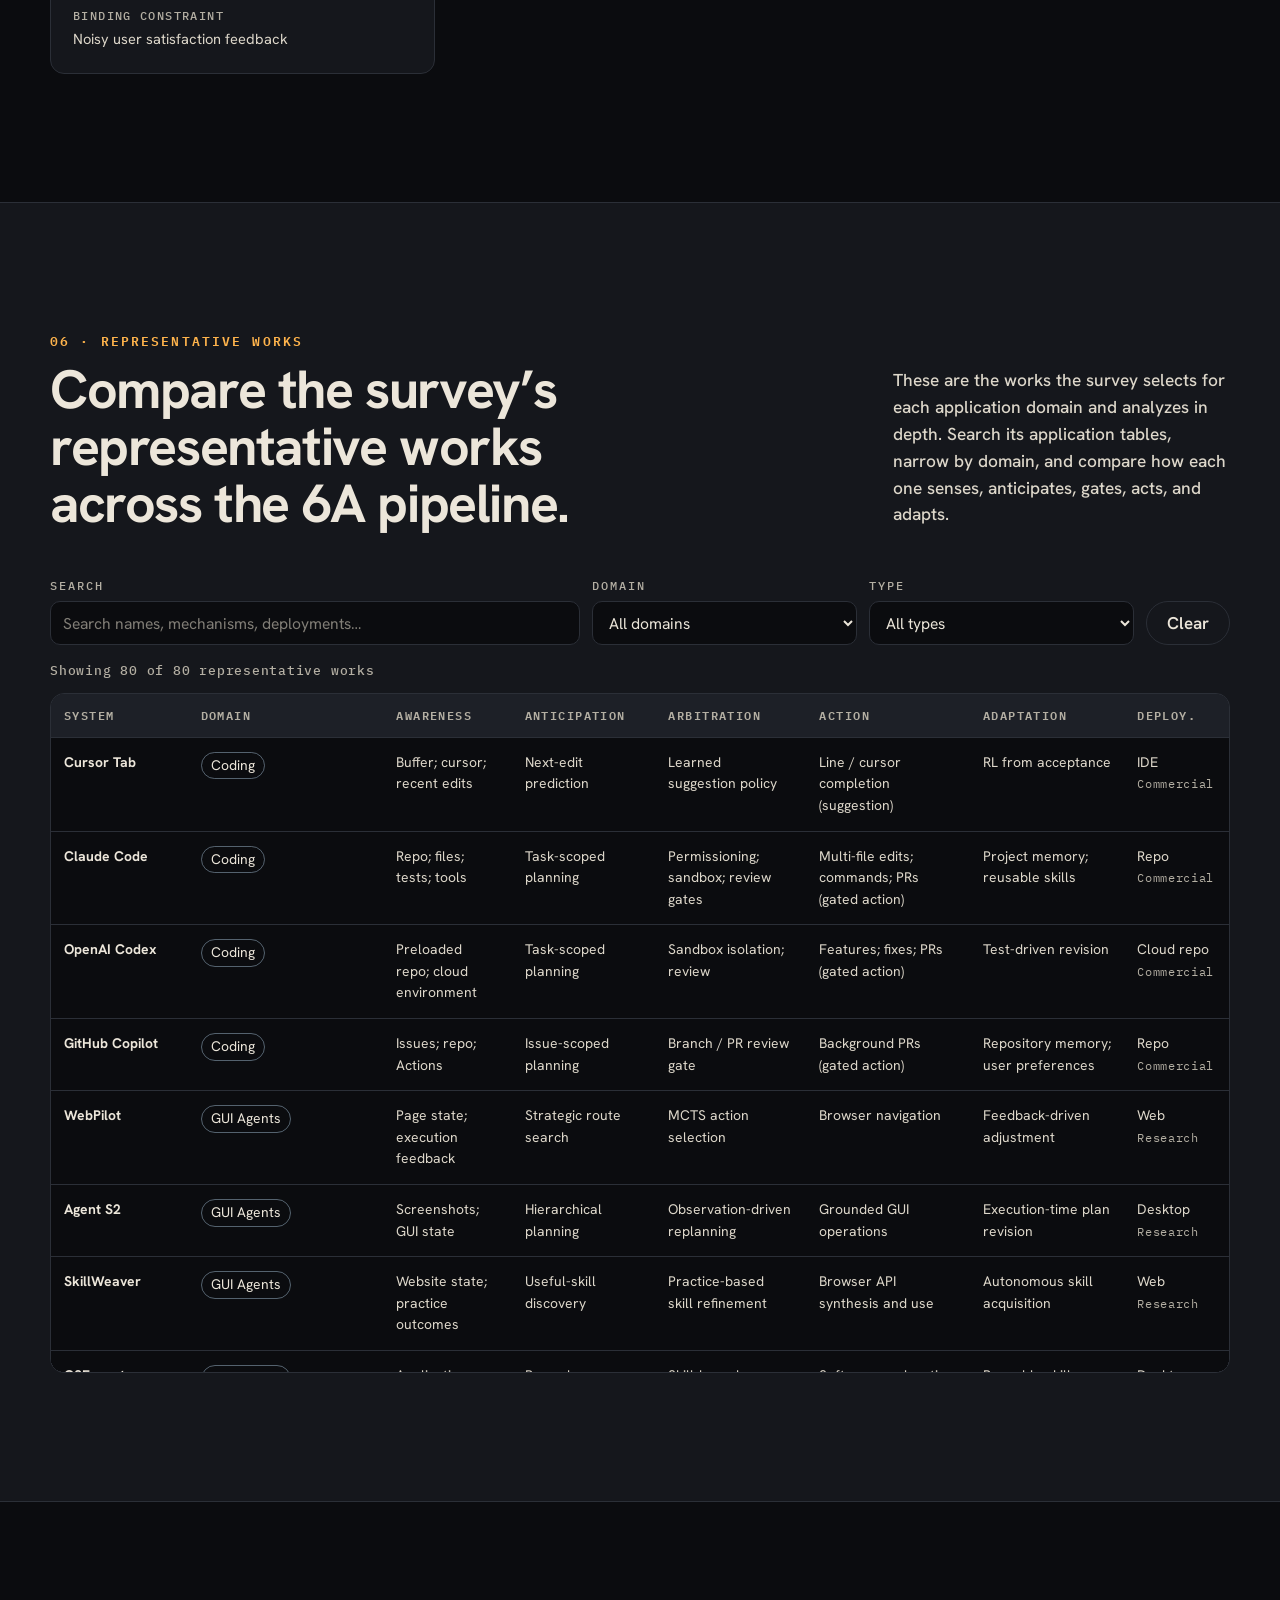
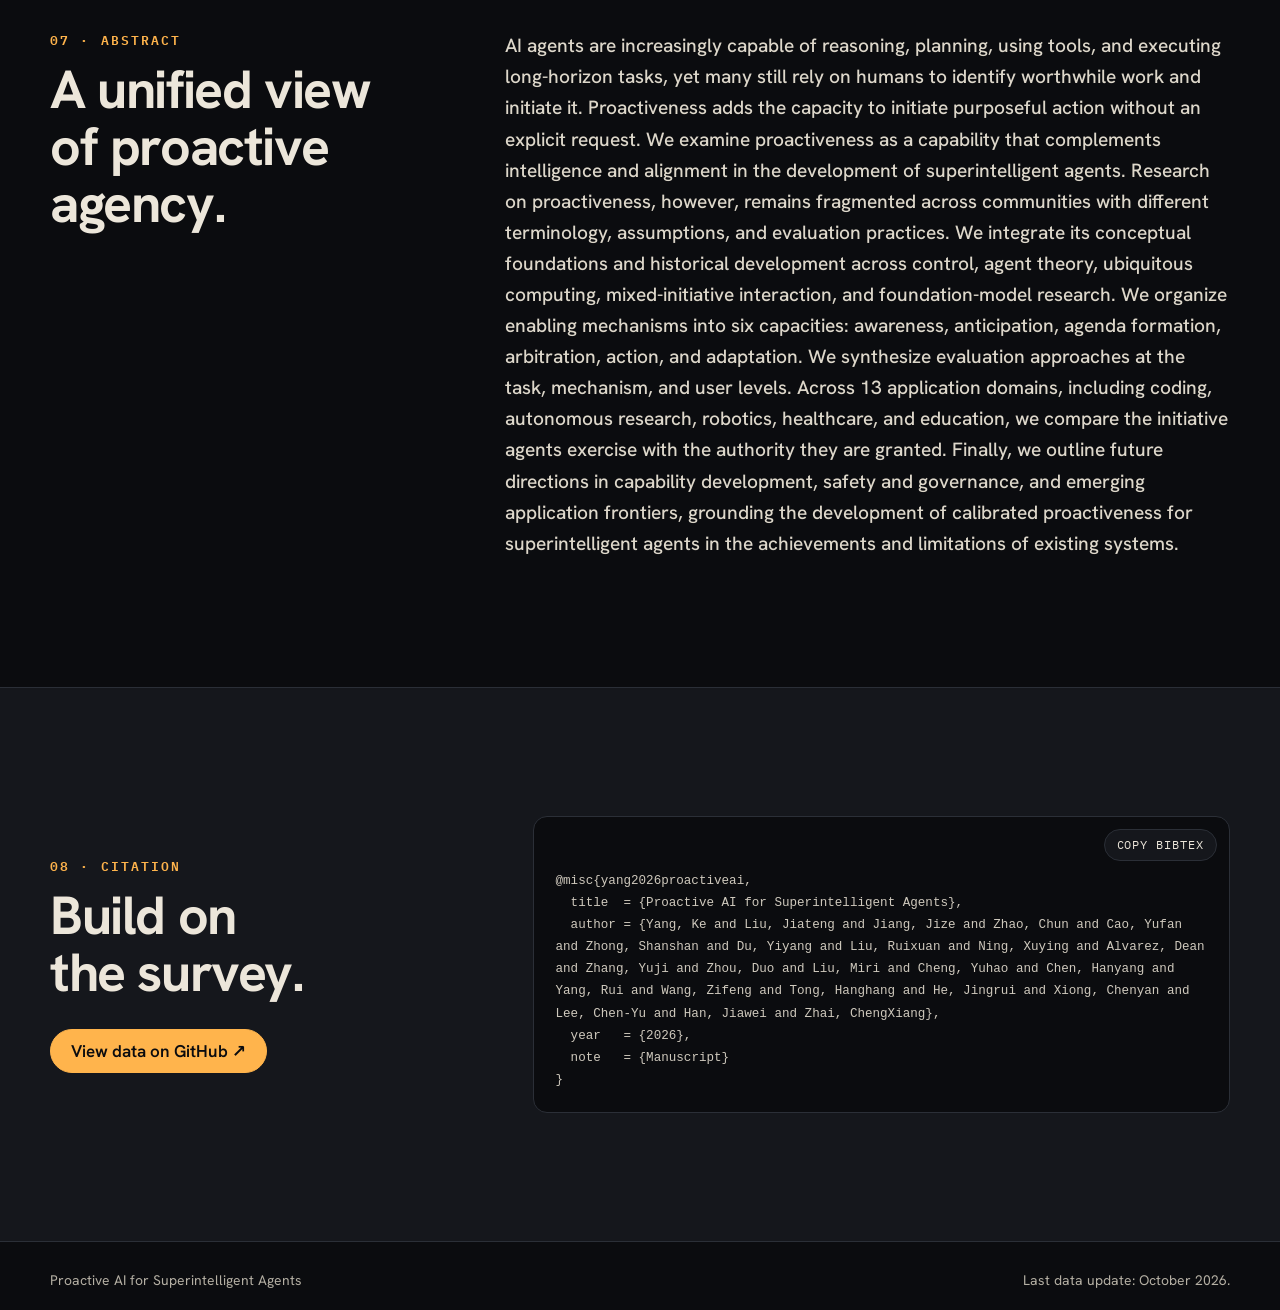
==== commit 010ca1d6: "Paper: the PDF, linked from the README and both pages The survey's PDF sits at the repository root, " ====
--- a/classic/index.html
+++ b/classic/index.html
@@ -43,9 +43,10 @@
       <h1><em>Proactive AI</em> for<br><em>Superintelligent Agents</em></h1>
       <p class="hero-deck" data-field="tagline">From waiting for instructions to discovering worthwhile work.</p>
       <div class="hero-actions">
-        <a class="button button-primary" href="#framework">Explore the framework</a>
+        <a class="button button-primary" href="../Proactive-AI-for-Superintelligent-Agents.pdf" target="_blank" rel="noopener">Read the paper ↗</a>
+        <a class="button button-ghost" href="https://research.google/pubs/proactive-ai-for-superintelligent-agents/" target="_blank" rel="noopener">Google Research ↗</a>
+        <a class="button button-ghost" href="#framework">Explore the framework</a>
         <a class="button button-ghost" href="#systems">Browse <span data-count="works">80</span> representative works</a>
-        <a class="button button-ghost" href="../">Open the current site</a>
       </div>
       <div class="author-block">
         <p class="authors" id="authors">Loading authors…</p>
